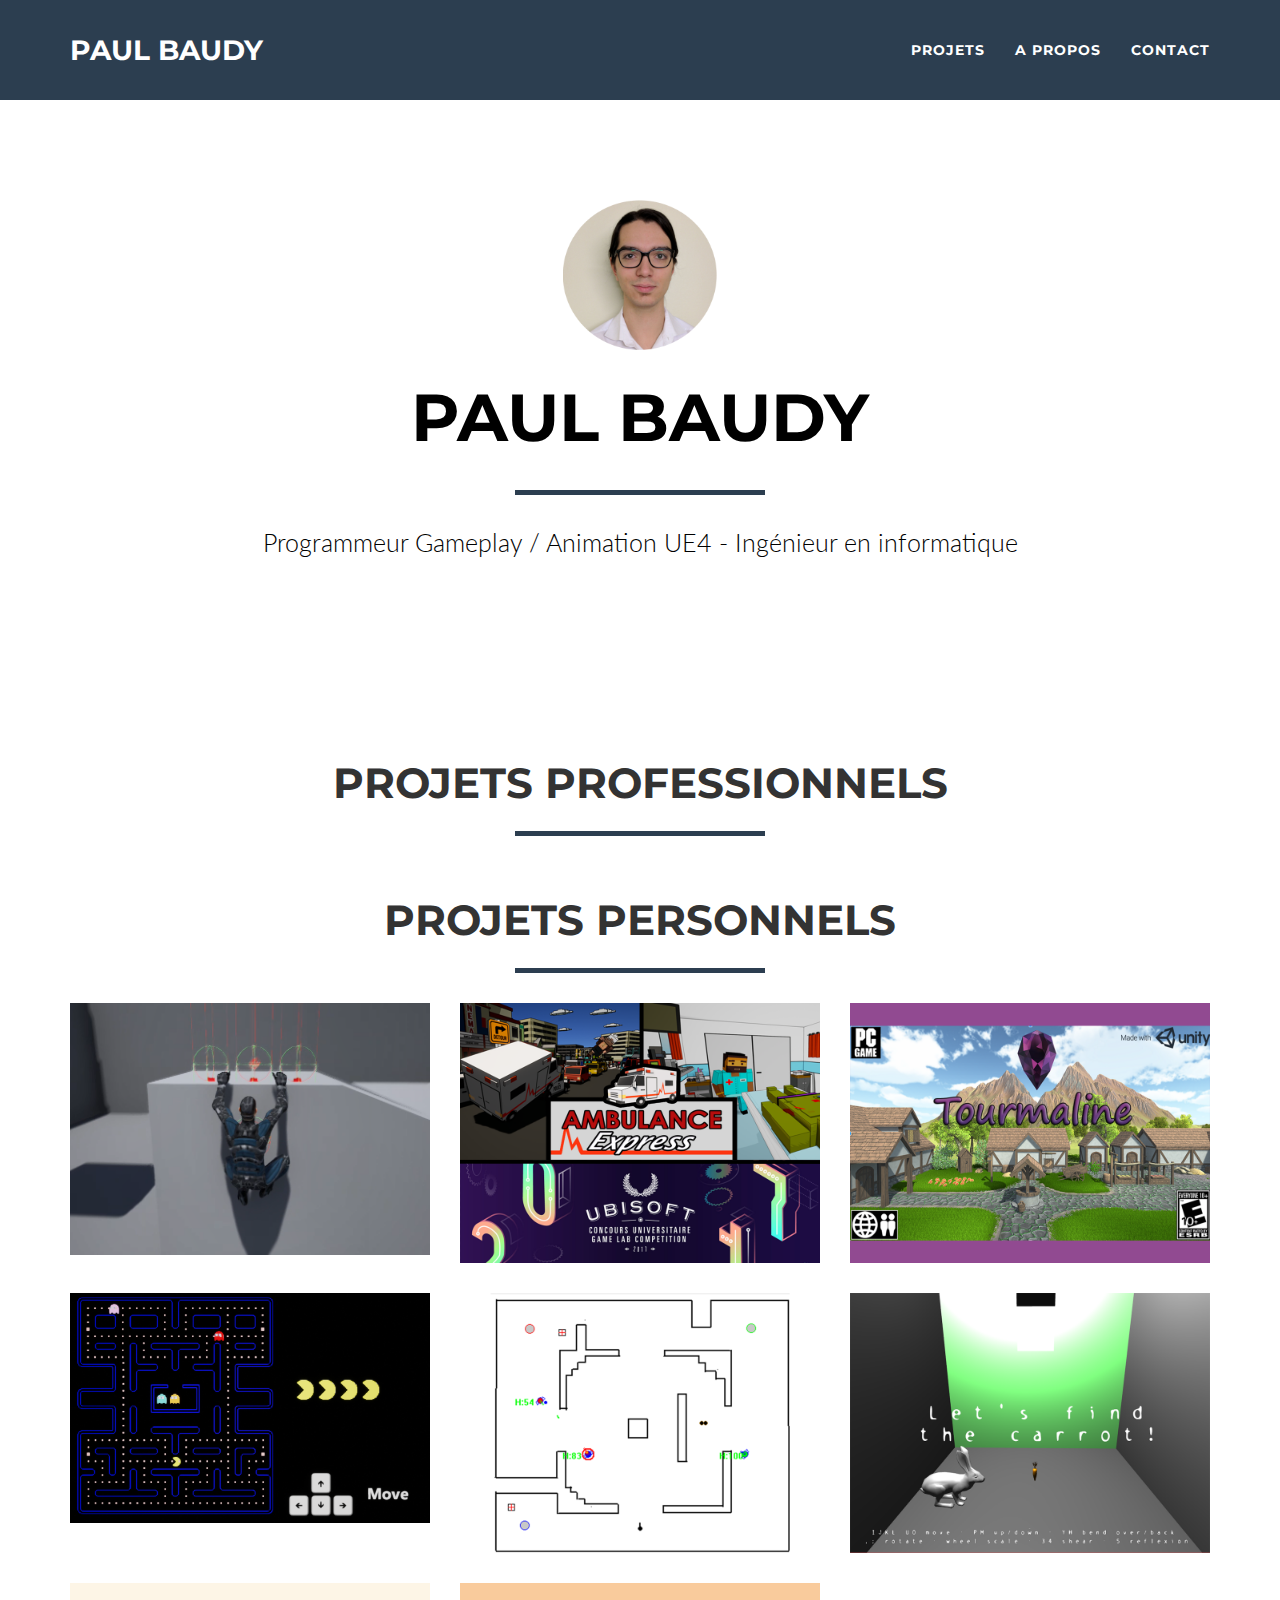
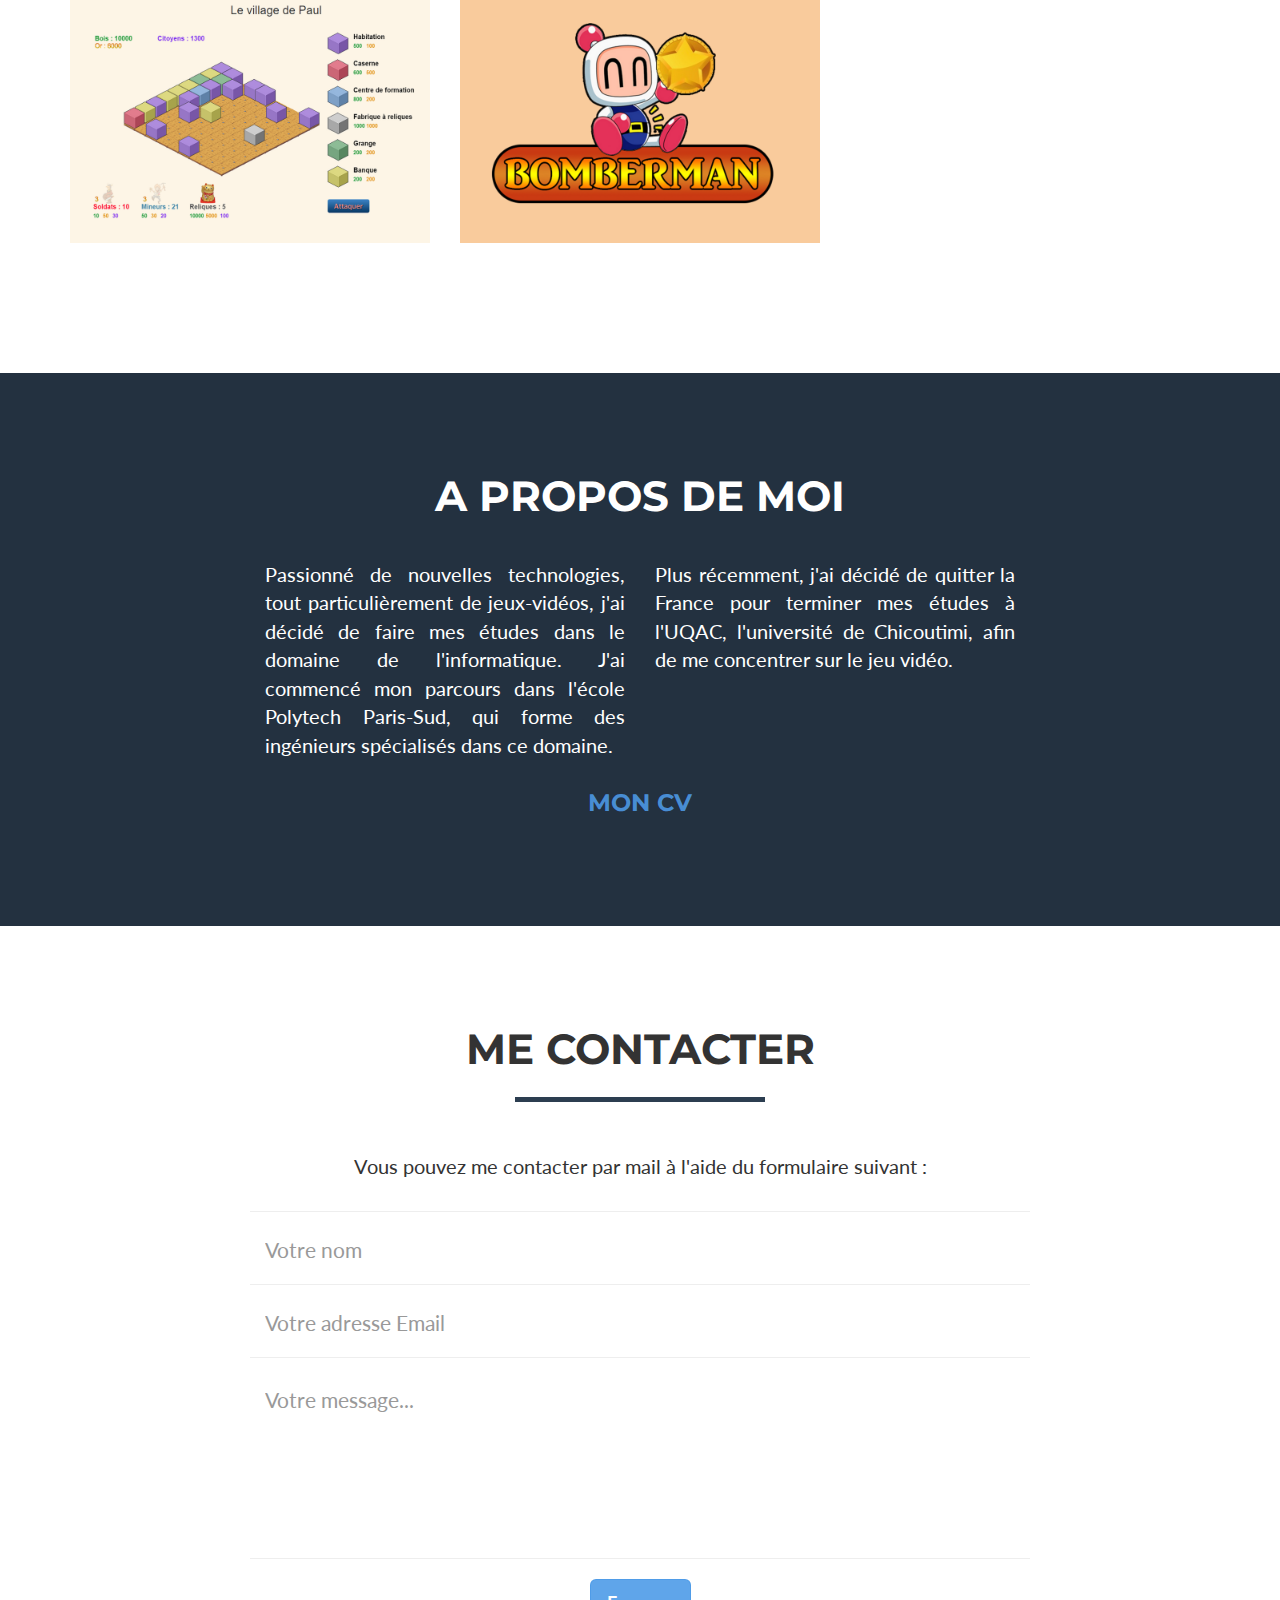
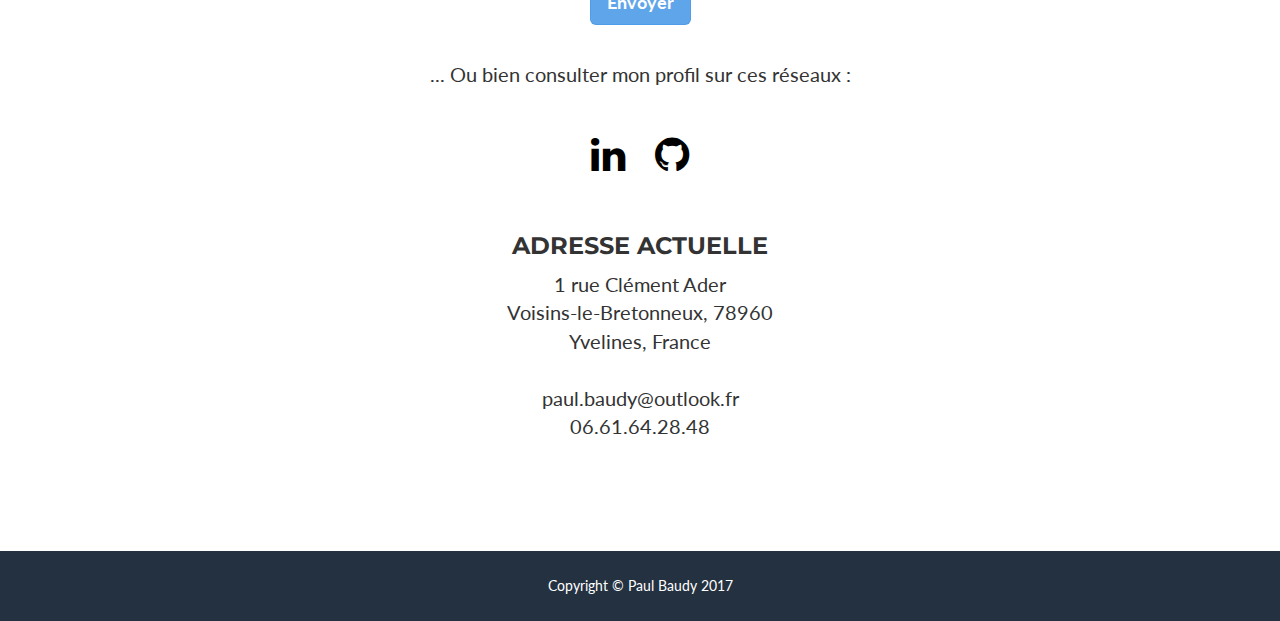
==== index.html @ 30037d8a "Update" ====
<!DOCTYPE html>
<html lang="en">

<head>

    <meta charset="utf-8">
    <meta http-equiv="X-UA-Compatible" content="IE=edge">
    <meta name="viewport" content="width=device-width, initial-scale=1">
    <meta name="description" content="">
    <meta name="author" content="">

    <title>Paul Baudy - Portfolio</title>

    <!-- Bootstrap Core CSS -->
    <link href="vendor/bootstrap/css/bootstrap.min.css" rel="stylesheet">

    <!-- Theme CSS -->
    <link href="css/freelancer.css" rel="stylesheet">

    <!-- Custom Fonts -->
    <link href="vendor/font-awesome/css/font-awesome.min.css" rel="stylesheet" type="text/css">
    <link href="https://fonts.googleapis.com/css?family=Montserrat:400,700" rel="stylesheet" type="text/css">
    <link href="https://fonts.googleapis.com/css?family=Lato:400,700,400italic,700italic" rel="stylesheet" type="text/css">

    <!-- HTML5 Shim and Respond.js IE8 support of HTML5 elements and media queries -->
    <!-- WARNING: Respond.js doesn't work if you view the page via file:// -->
    <!--[if lt IE 9]>
        <script src="https://oss.maxcdn.com/libs/html5shiv/3.7.0/html5shiv.js"></script>
        <script src="https://oss.maxcdn.com/libs/respond.js/1.4.2/respond.min.js"></script>
    <![endif]-->

</head>

<body id="page-top" class="index">

    <!-- Navigation -->
    <nav id="mainNav" class="navbar navbar-default navbar-fixed-top navbar-custom">
        <div class="container">
            <!-- Brand and toggle get grouped for better mobile display -->
            <div class="navbar-header page-scroll" style="max-width:300px;">
                <button type="button" class="navbar-toggle" data-toggle="collapse" data-target="#bs-example-navbar-collapse-1">
                    <span class="sr-only">Toggle navigation</span> Menu <i class="fa fa-bars"></i>
                </button>
                <a class="navbar-brand" href="#page-top">Paul Baudy </a>

            </div>

            <!-- Collect the nav links, forms, and other content for toggling -->
            <div class="collapse navbar-collapse" id="bs-example-navbar-collapse-1">

                <ul class="nav navbar-nav navbar-right">
                    <li class="hidden">
                        <a href="#page-top"></a>
                    </li>
                    <li class="page-scroll">
                        <a href="#portfolio">Projets</a>
                    </li>
                    <li class="page-scroll">
                        <a href="#about">A propos</a>
                    </li>
                    <li class="page-scroll">
                        <a href="#contact">Contact</a>
                    </li>
                </ul>
            </div>
            <!-- /.navbar-collapse -->
        </div>
        <!-- /.container-fluid -->
    </nav>

    <!-- Header -->
    <header>
        <div class="container">
            <div class="row">
                <div class="col-lg-12">
                    <img class="img-responsive" src="img/paulbaudy.png" alt="" style="max-height:150px;">
                    <div class="intro-text">
                        <span class="name">Paul Baudy</span>
                        <hr class="star-primary">
                        <span class="skills">Programmeur Gameplay / Animation UE4 - Ingénieur en informatique</span>
                    </div>
                </div>
            </div>
        </div>
    </header>

    <!-- Portfolio Grid Section -->
    <section id="portfolio">
        <div class="container">
            <div class="row">
                <div class="col-lg-12 text-center">
                    <h2>Projets professionnels</h2>
                    <hr class="star-primary">
                </div>
            </div>
            <div class="row">
                <div class="col-sm-4 portfolio-item">
                  <a href="#portfolioModalSh" class="portfolio-link" data-toggle="modal">
                      <div class="caption">
                          <div class="caption-content">
                              <i class="fa fa-search-plus fa-3x"></i>
                          </div>
                      </div>
                      <img src="https://static1.squarespace.com/static/54da3d35e4b0b3595f78082c/5538f5c6e4b0c2d27e40709f/5b0568a270a6adb92518f729/1527081156749/sh_tactics.jpg?format=300w" class="img-responsive" alt="">
                  </a>
              </div>
            </div>
            <div class="row">
                <div class="col-lg-12 text-center">
                    <h2>Projets personnels</h2>
                    <hr class="star-primary">
                </div>
            </div>
            <div class="row">
               
             
              <div class="col-sm-4 portfolio-item">
                  <a href="#portfolioModalClimb" class="portfolio-link" data-toggle="modal">
                      <div class="caption">
                          <div class="caption-content">
                              <i class="fa fa-search-plus fa-3x"></i>
                          </div>
                      </div>
                      <img src="img/portfolio/climb.PNG" class="img-responsive" alt="">
                  </a>
              </div>
              <div class="col-sm-4 portfolio-item">
                  <a href="#portfolioModalAE" class="portfolio-link" data-toggle="modal">
                      <div class="caption">
                          <div class="caption-content">
                              <i class="fa fa-search-plus fa-3x"></i>
                          </div>
                      </div>
                      <img src="img/portfolio/ambulanceExpress.png" class="img-responsive" alt="">
                  </a>
              </div>

                <div class="col-sm-4 portfolio-item">
                    <a href="#portfolioModal1" class="portfolio-link" data-toggle="modal">
                        <div class="caption">
                            <div class="caption-content">
                                <i class="fa fa-search-plus fa-3x"></i>
                            </div>
                        </div>
                        <img src="img/portfolio/tourmaline.png" class="img-responsive" alt="">
                    </a>
                </div>
                 <div class="col-sm-4 portfolio-item">
                  <a href="#portfolioPM" class="portfolio-link" data-toggle="modal">
                      <div class="caption">
                          <div class="caption-content">
                              <i class="fa fa-search-plus fa-3x"></i>
                          </div>
                      </div>
                      <img src="img/portfolio/pm.png" class="img-responsive" alt="">
                  </a>
              </div>
                <div class="col-sm-4 portfolio-item">
                    <a href="#portfolioModal2" class="portfolio-link" data-toggle="modal">
                        <div class="caption">
                            <div class="caption-content">
                                <i class="fa fa-search-plus fa-3x"></i>
                            </div>
                        </div>
                        <img src="img/portfolio/ravan.png" class="img-responsive" alt="">
                    </a>
                </div>
                <div class="col-sm-4 portfolio-item">
                    <a href="#portfolioModal3" class="portfolio-link" data-toggle="modal">
                        <div class="caption">
                            <div class="caption-content">
                                <i class="fa fa-search-plus fa-3x"></i>
                            </div>
                        </div>
                        <img src="img/portfolio/rabbit.png" class="img-responsive" alt="">
                    </a>
                </div>
                <div class="col-sm-4 portfolio-item">
                    <a href="#portfolioModal4" class="portfolio-link" data-toggle="modal">
                        <div class="caption">
                            <div class="caption-content">
                                <i class="fa fa-search-plus fa-3x"></i>
                            </div>
                        </div>
                        <img src="img/portfolio/cube.png" class="img-responsive" alt="">
                    </a>
                </div>
                <div class="col-sm-4 portfolio-item">
                    <a href="#portfolioModal5" class="portfolio-link" data-toggle="modal">
                        <div class="caption">
                            <div class="caption-content">
                                <i class="fa fa-search-plus fa-3x"></i>
                            </div>
                        </div>
                        <img src="img/portfolio/bomberman.png" class="img-responsive" alt="">
                    </a>
                </div>

            </div>
        </div>
    </section>

    <!-- About Section -->
    <section class="success" id="about">
        <div class="container">
            <div class="row">
                <div class="col-lg-12 text-center">
                    <h2>A propos de moi</h2><br><br>

                </div>
            </div>
            <div class="row">
                <div class="col-lg-4 col-lg-offset-2">
                    <p style="text-align:justify;">Passionné de nouvelles technologies, tout particulièrement de jeux-vidéos, j'ai décidé de faire mes études dans le domaine de l'informatique. J'ai commencé mon parcours dans l'école Polytech Paris-Sud, qui forme des ingénieurs spécialisés dans ce domaine.</p>
                </div>
                <div class="col-lg-4">
                    <p style="text-align:justify;">Plus récemment, j'ai décidé de quitter la France pour terminer mes études à l'UQAC, l'université de Chicoutimi, afin de me concentrer sur le jeu vidéo.</p>
                </div>

            </div>
            <center><h3><a href="docs/CVPaulBaudy.pdf">Mon CV</a></h2></center>
        </div>
    </section>

    <!-- Contact Section -->
    <section id="contact">
        <div class="container">
            <div class="row">
                <div class="col-lg-12 text-center">
                    <h2>Me contacter</h2>
                    <hr class="star-primary">
                </div>
            </div>
            <div class="row">
                <div class="col-lg-8 col-lg-offset-2"><br/>
                    <p style="text-align:center;">Vous pouvez me contacter par mail à l'aide du formulaire suivant :</p><br/>

                    <!-- To configure the contact form email address, go to mail/contact_me.php and update the email address in the PHP file on line 19. -->
                    <!-- The form should work on most web servers, but if the form is not working you may need to configure your web server differently. -->
                    <form name="sentMessage" id="contactForm" novalidate>
                        <div class="row control-group">
                            <div class="form-group col-xs-12 floating-label-form-group controls">
                                <label>Votre nom</label>
                                <input type="text" class="form-control" placeholder="Votre nom" id="name" required data-validation-required-message="Votre nom">
                                <p class="help-block text-danger"></p>
                            </div>
                        </div>
                        <div class="row control-group">
                            <div class="form-group col-xs-12 floating-label-form-group controls">
                                <label>Votre adresse Email</label>
                                <input type="email" class="form-control" placeholder="Votre adresse Email" id="email" required data-validation-required-message="Votre adresse Email">
                                <p class="help-block text-danger"></p>
                            </div>
                        </div>
                        <div class="row control-group">
                            <div class="form-group col-xs-12 floating-label-form-group controls">
                                <label>Votre message...</label>
                                <textarea rows="5" class="form-control" placeholder="Votre message..." id="message" required data-validation-required-message="Votre message..."></textarea>
                                <p class="help-block text-danger"></p>
                            </div>
                        </div>
                        <br>
                        <div id="success"></div>
                        <div class="row">
                            <div class="form-group col-xs-12">
                                <center><button type="submit" class="btn btn-success btn-lg">Envoyer</button></center><br/>
                            </div>
                        </div>
                    </form>
                    <p style="text-align:center;">... Ou bien consulter mon profil sur ces réseaux :</p><br/>
                    <center><ul class="list-inline">
                            <li>
                                <a href="https://ca.linkedin.com/in/paul-baudy-127027134
" class="btn-social btn-outline"><i class="fa fa-fw fa-linkedin fa-2x"></i></a>
                            </li>
                            <li>
                                <a href="https://github.com/paulbaudy" class="btn-social btn-outline"><i class="fa fa-fw fa-github fa-2x"></i></a>
                            </li>
                    </ul></center><br/>
                    <center><h3>Adresse actuelle</h3></center>
                        <p style="text-align:center;"> 1 rue Clément Ader
                            <br>Voisins-le-Bretonneux, 78960
                            <br>Yvelines, France
                            <br><br>paul.baudy@outlook.fr
                            <br>06.61.64.28.48</p>
                </div>
            </div>
        </div>
    </section>

    <!-- Footer -->
    <footer class="text-center">

        <div class="footer-below">
            <div class="container">
                <div class="row">
                    <div class="col-lg-12">
                        Copyright &copy; Paul Baudy 2017
                    </div>
                </div>
            </div>
        </div>
    </footer>

    <!-- Scroll to Top Button (Only visible on small and extra-small screen sizes) -->
    <div class="scroll-top page-scroll hidden-sm hidden-xs hidden-lg hidden-md">
        <a class="btn btn-primary" href="#page-top">
            <i class="fa fa-chevron-up"></i>
        </a>
    </div>

    <!-- Portfolio Modals -->
    <div class="portfolio-modal modal fade in" id="portfolioModalSh" tabindex="-1" role="dialog" aria-hidden="true">
        <div class="modal-content">
            <div class="close-modal" data-dismiss="modal">
                <div class="lr">
                    <div class="rl">
                    </div>
                </div>
            </div>
            <div class="container">
                <div class="row">
                    <div class="col-lg-8 col-lg-offset-2">
                        <div class="modal-body" >
                            <h2>Space Hulk: Tactics - Unreal engine 4</h2>
                            <hr class="star-primary">
                            <img src="http://cdn.focus-home.com/admin/games/spacehulk_tactics/logo/logo.png" class="img-responsive img-centered" alt="">
                            <iframe width="560" height="315" src="https://www.youtube.com/embed/dCB1FvtIyvY" frameborder="0" allowfullscreen></iframe>
                            
                            <br><br>
                            <div class="portfolio_content" style="text-align:justify;">

                               <center><p><strong>Synopsis</strong></center><br/>
                               Jeu de stratégie en tour par tour, Space Hulk: Tactics reprend les règles du jeu de plateau et y apporte une touche d'originalité. Enfoncez-vous au cœur du Space Hulk, un immense enchevêtrement d'astéroïdes et d'épaves de vaisseaux, et dirigez une escouade de Terminator Space Marines ou une horde de terrifiants Genestealers. <br/>
                            </p>
                                <center><p><strong>Travail effectué</strong></center><br/><br/>
                                <strong>Intégration d'animations</strong> <br/>
                                - Intégration des animations en Anim Montage pour les différentes actions du jeu (Déplacement, Tir, Interactions avec un objet)<br/>
                                - Utilisation des Aim Offsets et BlendSpace 2D pour les animations de tir afin de pointer la case ciblée par le joueur<br/>
                                - Utilisation des animations additives (<a href="https://docs.unrealengine.com/en-US/Engine/Animation/AnimHowTo/AdditiveAnimations">Layered blend per bone</a>) dans le but de pouvoir tirer en même temps qu'un déplacement<br/>
                                - Utilisation des machines à état pour les différentes postures (Overwatch - Guard)<br/><br/>

                                <center><img src="img/layeredblend.gif" alt="HTML5 Icon" width="256" height="256"> <img src="img/aimoffset.gif" alt="HTML5 Icon" width="256" height="256"></center><br/><br/>
                            
                                <strong>Gameplay</strong> <br/>
                                - Système de jet de dés, modificateur et calcul de probabilités<br/>
                                - Implémentation des actions dans le moteur de règles<br/>
                                - Implémentation d'un système de cartes et des effets<br/>
                                - Pathfinding simple via l'algorithme Flood fill <br/><br/>
                            
                                <strong>UI</strong> <br/>
                                - Implémentation des principaux Widgets du jeu (Log, panneau d'unités, et d'autres)<br/>
                                - Framework UI pour afficher une image à l'intérieur d'un texte UE4<br/><br/><br/>
                               
                            </p>
                                <p><strong>Fonctionnalités :</strong><br/>
                                - L’adaptation fidèle de Space Hulk, le jeu de plateau Warhammer 40,000, assorti d’un nouveau système de cartes original  <br/>
                                - Lancez-vous dans des batailles tactiques sanglantes en tour-par-tour à bord d’un immense Space Hulk  <br/>
                                - Deux campagnes solo selon le point de vue des Space Marines Blood Angels, et pour la 1ère fois dans un jeu Space Hulk, celui des Genestealers ! <br/> 
                                - Gagnez en expérience pour améliorer et personnaliser votre escouade  <br/>
                                - En multijoueur, commandez les Genestealers ou l’un des quatre Chapitres de Space Marines disponibles et défiez les autres joueurs  <br/>
                                - Créez et partagez avec la communauté vos propres missions avec l’outil de création de maps intégré <br/>
                                - Adaptation de la position des bras, selon la rotation de la plateforme<br/>
                            </p>
                                


                            <p><strong>Plateformes et langages :</strong> Unreal Engine 4 - C++ & Blueprint</p>
                            </div><br>

                            <br>
                            
                            <iframe width="560" height="315" src="https://www.youtube.com/embed/hcFPQiuheoE" frameborder="0" allowfullscreen></iframe>
                            <iframe width="560" height="315" src="https://www.youtube.com/embed/uOhJbyriFek" frameborder="0" allowfullscreen></iframe>

                            <ul class="list-inline item-details">
                                <li><strong>Date:</strong>
                                    Octobre 2018
                                </li>
                            </ul>
                            <button type="button" class="btn btn-default" data-dismiss="modal"><i class="fa fa-times"></i> Fermer</button>
                        </div>
                    </div>
                </div>
            </div>
        </div>
    </div>
    <div class="portfolio-modal modal fade in" id="portfolioPM" tabindex="-1" role="dialog" aria-hidden="true">
        <div class="modal-content">
            <div class="close-modal" data-dismiss="modal">
                <div class="lr">
                    <div class="rl">
                    </div>
                </div>
            </div>
            <div class="container">
                <div class="row">
                    <div class="col-lg-8 col-lg-offset-2">
                        <div class="modal-body" >
                            <h2>Pacman - Unreal engine 4</h2>
                            <hr class="star-primary">
                            <img src="img/portfolio/pm.png" class="img-responsive img-centered" alt="">
                            <a href="https://github.com/paulbaudy/PacmanUE4" class="btn-social btn-outline"><i class="fa fa-fw fa-github fa-2x" style=""></i></a><br><br>
                            <br><br>
                            <div class="portfolio_content" style="text-align:justify;">

                            <p><strong>Synopsis :</strong>
                                Ce projet personnel vise à implémenter sous Unreal Engine 4 un Pacman en 2D, uniquement en C++ avec des intelligences artificielles fonctionnelles.

                            </p>
                            <p><strong>Fonctionnalités :</strong><br/>
                                - Se déplacer<br/>
                                - Manger des points<br/>
                                - Points bonus<br/>
                                - IA différente selon le fantôme : <br/>voir http://gameinternals.com/post/2072558330/understanding-pac-man-ghost-behavior<br/>
                            </p>

                            <p><strong>Plateformes et langages :</strong> Unreal Engine 4 - C++</p>
                            </div><br>

                            <br>
                            <iframe width="560" height="315" src="https://www.youtube.com/embed/Pp-I0snwneY" frameborder="0" allowfullscreen></iframe>


                            <ul class="list-inline item-details">
                                <li><strong>Cours:</strong>
                                    Projet personnel
                                </li>
                                <li><strong>Date:</strong>
                                    Mai 2017
                                </li>
                                <li><strong>Equipe:</strong>
                                    Seul
                                </li>
                            </ul>
                            <button type="button" class="btn btn-default" data-dismiss="modal"><i class="fa fa-times"></i> Fermer</button>
                        </div>
                    </div>
                </div>
            </div>
        </div>
    </div>
    <div class="portfolio-modal modal fade in" id="portfolioModalClimb" tabindex="-1" role="dialog" aria-hidden="true">
        <div class="modal-content">
            <div class="close-modal" data-dismiss="modal">
                <div class="lr">
                    <div class="rl">
                    </div>
                </div>
            </div>
            <div class="container">
                <div class="row">
                    <div class="col-lg-8 col-lg-offset-2">
                        <div class="modal-body" >
                            <h2>Climbing System - Unreal engine 4</h2>
                            <hr class="star-primary">
                            <img src="img/portfolio/climb.PNG" class="img-responsive img-centered" alt="">
                            <a href="https://github.com/paulbaudy/climbingUE4" class="btn-social btn-outline"><i class="fa fa-fw fa-github fa-2x" style=""></i></a><br><br>
                            <br><br>
                            <div class="portfolio_content" style="text-align:justify;">

                            <p><strong>Synopsis :</strong>
                                Ce projet vise à implémenter sous Unreal Engine 4 un système de Climbing avancé avec une vue à la troisième personne. L'objectif est d'implémenter ici des éléments de Gameplay en manipulant l'algèbre linéaire, et d'exploiter les fonctionnalités d'animations de UE4. 

                            </p>
                            <p><strong>Fonctionnalités :</strong><br/>
                                - Déplacements sur le rebord d'un mur <br/>
                                - Adaptation de la position des bras, selon l'inclinaison de la plateforme<br/>
                                - IK Foot placement : Position des pieds dynamique<br/>
                                - Utilisation des animations additives (Animations de tir et déplacements mélangées)
                            </p>
                            <p><strong>En cours :</strong><br/>
                                - S'élever d'un muret à un autre <br/>
                                - Sauter vers la droite ou la gauche<br/>
                                - Wall Jumping<br/>
                                - Système de couverture 
                            </p>
                            <p><strong>Plateformes et langages :</strong> Unreal Engine 4 - Blueprint</p>
                            </div><br>

                            <br>
                            <iframe width="560" height="315" src="https://www.youtube.com/embed/FRqb4zn9pH4" frameborder="0" allowfullscreen></iframe>
                            <iframe width="560" height="315" src="https://www.youtube.com/embed/8hhlgh_uKQc" frameborder="0" allowfullscreen></iframe>
                            <iframe width="560" height="315" src="https://www.youtube.com/embed/0oNksNAeJt4" frameborder="0" allowfullscreen></iframe>

                            <ul class="list-inline item-details">
                                <li><strong>Cours:</strong>
                                    Projet personnel
                                </li>
                                <li><strong>Date:</strong>
                                    Mai 2017
                                </li>
                                <li><strong>Equipe:</strong>
                                    Seul
                                </li>
                            </ul>
                            <button type="button" class="btn btn-default" data-dismiss="modal"><i class="fa fa-times"></i> Fermer</button>
                        </div>
                    </div>
                </div>
            </div>
        </div>
    </div>
    <div class="portfolio-modal modal fade in" id="portfolioModalAE" tabindex="-1" role="dialog" aria-hidden="true">
        <div class="modal-content">
            <div class="close-modal" data-dismiss="modal">
                <div class="lr">
                    <div class="rl">
                    </div>
                </div>
            </div>
            <div class="container">
                <div class="row">
                    <div class="col-lg-8 col-lg-offset-2">
                        <div class="modal-body" >
                            <h2>Ambulance Express</h2>
                            <hr class="star-primary">
                            <img src="img/portfolio/ambulanceExpress.png" class="img-responsive img-centered" alt="">
                            <a href="https://drive.google.com/file/d/0B71Jhr7K7sbDUm1kcUVxdHZEOUk/view?usp=sharing" target="_blank" class="btn btn-lg btn-outline">
                                <i class="fa fa-cloud-download fa-2x"><p>Télécharger</p></i>
                            </a>
                            <br><br>
                            <div class="portfolio_content" style="text-align:justify;">
                            <p><strong>Prix reçus :</strong> Ambulance Express a reçu le prix spécial du jury ainsi que deux nominations pour « Meilleures créativité et intégration du thème » et « Meilleurs défi et innovation techniques » <br><i> « Parce que ce prototype nous a impressionnés par sa créativité, son potentiel énorme ainsi que les rires et anecdotes qu'il a généré, le Prix spécial du jury est remis à Ambulance Express. » </i>

                            </p>
                            <p><strong>Concours :</strong> Ce projet a été réalisé dans le cadre du concours universitaire Game Lab Competition organisé par Ubisoft Montréal. Nous disposions de 10 semaines pour développer un jeu sur le thème "Jouer avec le temps" avec différentes contraintes : </p>
                                <ul>
                                    <li>Fournir une expérience connectée pour deux joueurs, online ou locale (LAN).</li>
                                    <li>Utiliser le mode multijoueur (compétitif et/ou coop).</li>
                                    <li>Présenter un design de jeu asymétrique offrant des expériences différentes.</li>
                                    <li>Inclure des interactions entre les joueurs se déroulant en temps réel, fournissant du feedback et ayant un impact sur l’expérience des joueurs.</li>
                                    <li>Inclure au moins un élément d’intelligence artificielle dans le gameplay qui peut nuire et/ou aider les joueurs.</li>
                                    <li>Présenter deux éléments de concept art (dans le prototype ou à part).</li>
                                    <li>Comprendre une mécanique de jeu ayant un lien avec le temps.</li>
                                </ul>
                            <p><strong>Synopsis :</strong>
                                Dans Ambulance Express, il faut maintenir en vie un alien jusqu'à l'arrivée à l'hôpital. L'un des joueurs est l'ambulancier, chargé de conduire le véhicule jusqu'aux urgences, tandis que l'autre incarne l'infirmier à l'arrière de l'ambulance, chargé quant à lui de prodiguer des soins au patient. Mais cet alien possède des pouvoirs incroyables puisque son rythme cardiaque est lié au temps : plus son coeur bat, plus le temps va vite, lorsque ses battements sont faibles, le temps est ralenti... Il faut donc le soigner correctement pour ne pas voir son coeur s'emballer! Les joueurs peuvent communiquer via des pings pour s'envoyer des informations et des demandes d'outils particuliers, dont les seringues. Elles permettront de ralentir le rythme cardiaque du patient et donc faciliter la conduite de l'ambulancier. Si son coeur s'arrête, il faudra le défibriller au plus vite!

                            </p>
                            <p><strong>Plateformes et langages :</strong> Unreal Engine 4 - C++ - Blueprint</p>
                            <p><strong>Mes contributions :</strong> Création du concept - Développement du gameplay, plus particulièrement côté infirmier - Mise en place des interactions entre les joueurs - Développement des interfaces et menus - Création d'éléments graphiques</p>
                            </div><br>
                            <a href="img/portfolio/gameLabCompetition.jpg" target="_blank"><img src="img/portfolio/gameLabCompetition.jpg" height="200px"></a>
                            <br>
                            <a href="img/portfolio/conceptArt.jpg" target="_blank"><img src="img/portfolio/conceptArt.jpg" height="200px"></a>
                            <a href="img/portfolio/menu.png" target="_blank"><img src="img/portfolio/menu.png" height="200px"></a>
                            <a href="img/portfolio/roleSelection.png" target="_blank"><img src="img/portfolio/oleSelection.png" height="200px"></a>
                            <a href="img/portfolio/levelSelection.png" target="_blank"><img src="img/portfolio/levelSelection.png" height="200px"></a>
                            <br>
                            <video controls="" poster="img/portfolio/driverPart.png" class="img-responsive" style="text-align:center">
                              <source src="img/portfolio/driver.mp4" type="video/mp4">
                            Your browser does not support the video tag.
                            </video><br>
                            <video controls="" poster="img/portfolio/nursePart.png" class="img-responsive" style="text-align:center">
                              <source src="img/portfolio/nurse.mp4" type="video/mp4">
                            Your browser does not support the video tag.
                            </video>


                            <ul class="list-inline item-details">
                                <li><strong>Cours:</strong>
                                    Développement de jeux vidéo - adapté aux modalités du concours Ubisoft
                                </li>
                                <li><strong>Date:</strong>
                                    Janvier-Mars 2017
                                </li>
                                <li><strong>Equipe:</strong>
                                    8 membres
                                </li>
                            </ul>
                            <button type="button" class="btn btn-default" data-dismiss="modal"><i class="fa fa-times"></i> Fermer</button>
                        </div>
                    </div>
                </div>
            </div>
        </div>
    </div>
    <div class="portfolio-modal modal fade" id="portfolioModal1" tabindex="-1" role="dialog" aria-hidden="true">
        <div class="modal-content">
            <div class="close-modal" data-dismiss="modal">
                <div class="lr">
                    <div class="rl">
                    </div>
                </div>
            </div>
            <div class="container">
                <div class="row">
                    <div class="col-lg-8 col-lg-offset-2">
                        <div class="modal-body">
                            <h2>Tourmaline</h2>
                            <hr class="star-primary">
                            <img src="img/portfolio/tourmaline.png" class="img-responsive img-centered" alt="">

                            <a href="https://drive.google.com/file/d/0B-u-ztmGluYuaC1NWS05VHNVTFk/view?usp=sharing" class="btn-social btn-outline"><i class="fa fa-fw fa-cloud-download fa-2x" ></i></a><br><br>

                            <p style="text-align:justify;"><strong>  Tourmaline</strong> est un side scroller en trois dimensions fait avec le moteur <strong>Unity</strong>. Il peut se jouer en solo, mais également à 2, en coopération sur un réseau local. Le jeu se compose de 4 niveaux, qui vont raconter au fur et à mesure l'histoire. <br><br>Les joueurs seront confrontés à différentes énigmes à travers les niveaux, qui possèderont chacune leur propre gameplay. Certaines de ces énigmes prendront la forme de mini-jeux, comme les puzzles géométriques ou de lettres.<br><br>Dans Tourmaline, il y a deux personnages principaux : le villageois marchand et son apprenti. Ils possèdent des compétences différentes. L’apprenti est plus jeune que son mentor et saura donc se faufiler plus facilement que celui-ci. Le villageois marchand sait nager et utilise des armes de combat rapproché telles que des bâtons ou des épées. Il est assez brave pour oser le corps à corps, mais ce courage réduit  sa discrétion. En revanche, son apprenti est plus craintif : il a la phobie de l’eau et n’utilise que des armes à distance, comme l’arc ou le boomerang. Il sera donc plus habile dans les phases d’infiltration que son mentor.</p>
                            <ul class="list-inline item-details">
                                <li>Date:
                                    <strong>Novembre 2016
                                    </strong>
                                </li>
                            </ul>
                            <button type="button" class="btn btn-default" data-dismiss="modal"><i class="fa fa-times"></i> Fermer</button>
                        </div>
                    </div>
                </div>
            </div>
        </div>
    </div>
    <div class="portfolio-modal modal fade" id="portfolioModal2" tabindex="-1" role="dialog" aria-hidden="true">
        <div class="modal-content">
            <div class="close-modal" data-dismiss="modal">
                <div class="lr">
                    <div class="rl">
                    </div>
                </div>
            </div>
            <div class="container">
                <div class="row">
                    <div class="col-lg-8 col-lg-offset-2">
                        <div class="modal-body">
                            <h2>Raven</h2>
                            <hr class="star-primary">
                            <img src="img/portfolio/ravan.png" class="img-responsive img-centered" alt="">

                            <a href="https://github.com/paulbaudy/8IAR125-03" class="btn-social btn-outline"><i class="fa fa-fw fa-github fa-2x" style=""></i></a><br><br>

                            <p style="text-align:justify;">Ce projet scolaire nous a permis de travailler sur des intelligences artificielles dirigées par des buts et par des règles de logiques floues. Ces IA doivent s'affronter sur une map grâce avec leurs armes, et peuvent récupérer des items.
                            <br><br>Mon travail sur ce projet concerne les stratégies de défense de l'intelligence. Certaines techniques de strafe sont déjà implémentées lors des combats, d'autres ont été rajoutées pour protéger l'intelligence lors de ses déplacements.</p>
                            <ul class="list-inline item-details">

                                <li>Date:
                                    <strong>Novembre 2016
                                    </strong>
                                </li>

                            </ul>
                            <button type="button" class="btn btn-default" data-dismiss="modal"><i class="fa fa-times"></i> Fermer</button>
                        </div>
                    </div>
                </div>
            </div>
        </div>
    </div>
    <div class="portfolio-modal modal fade" id="portfolioModal3" tabindex="-1" role="dialog" aria-hidden="true">
        <div class="modal-content">
            <div class="close-modal" data-dismiss="modal">
                <div class="lr">
                    <div class="rl">
                    </div>
                </div>
            </div>
            <div class="container">
                <div class="row">
                    <div class="col-lg-8 col-lg-offset-2">
                        <div class="modal-body">
                            <h2>Super Rabbit</h2>
                            <hr class="star-primary">
                            <img src="img/portfolio/rabbit.png" class="img-responsive img-centered" alt="">

                            <a href="https://github.com/paulbaudy/8INF951-Projet" class="btn-social btn-outline"><i class="fa fa-fw fa-github fa-2x" style=""></i></a><br><br>

                            <p style="text-align:justify;">L'objectif de ce projet était d'implémenter les transformations matricielles (Translation, rotation, mise à échelle, réflexion, projection orthographique et shearing) en C++ avec OpenGl, et de préparer un petit jeu qui pouvait utiliser ces transformations. <br><br>Super Rabbit est donc un jeu, où il faudra aider le lapin à franchir les obstacles en utilisant les transformations, pour qu'il puisse retrouver sa carotte.</p>
                            <ul class="list-inline item-details">

                                <li>Date:
                                    <strong>Décembre 2016
                                    </strong>
                                </li>

                            </ul>
                            <button type="button" class="btn btn-default" data-dismiss="modal"><i class="fa fa-times"></i> Fermer</button>
                        </div>
                    </div>
                </div>
            </div>
        </div>
    </div>
    <div class="portfolio-modal modal fade" id="portfolioModal4" tabindex="-1" role="dialog" aria-hidden="true">
        <div class="modal-content">
            <div class="close-modal" data-dismiss="modal">
                <div class="lr">
                    <div class="rl">
                    </div>
                </div>
            </div>
            <div class="container">
                <div class="row">
                    <div class="col-lg-8 col-lg-offset-2">
                        <div class="modal-body">
                            <h2>Cube Fighter</h2>
                            <hr class="star-primary">
                            <img src="img/portfolio/cube.png" class="img-responsive img-centered" alt="">

                            <a href="https://github.com/paulbaudy/Cube-Fighter" class="btn-social btn-outline"><i class="fa fa-fw fa-github fa-2x" style=""></i></a><br><br>

                            <p style="text-align:justify;">Cube Fighter est un jeu en 2D isométrique sur navigateur. Le joueur peut créer son village, et y construire des batiments coûtant des ressources. Il peut entrainer des unités comme des mineurs pour recevoir plus de ressources, ou des soldats pour aller attaquer les villages d'autres joueurs. Un classement est réalisé en fonction des ressources et du nombre de reliques.
                            <br><br>Sur ce projet scolaire, j'ai travaillé sur la partie gameplay, en utilisant un moteur WebGl pour intégrer le jeu sur navigateur.

                            </p>
                            <ul class="list-inline item-details">

                                <li>Date:
                                    <strong>Mai 2016
                                    </strong>
                                </li>

                            </ul>
                            <button type="button" class="btn btn-default" data-dismiss="modal"><i class="fa fa-times"></i> Fermer</button>
                        </div>
                    </div>
                </div>
            </div>
        </div>
    </div>
    <div class="portfolio-modal modal fade" id="portfolioModal5" tabindex="-1" role="dialog" aria-hidden="true">
        <div class="modal-content">
            <div class="close-modal" data-dismiss="modal">
                <div class="lr">
                    <div class="rl">
                    </div>
                </div>
            </div>
            <div class="container">
                <div class="row">
                    <div class="col-lg-8 col-lg-offset-2">
                        <div class="modal-body">
                            <h2>Bomberman</h2>
                            <hr class="star-primary">
                            <img src="img/portfolio/bomberman.png" class="img-responsive img-centered" alt="">

                            <a href="https://github.com/paulbaudy/Bomberman" class="btn-social btn-outline"><i class="fa fa-fw fa-github fa-2x" style=""></i></a><br><br>

                            <p>Une version du classique Bomberman, réalisé en C à l'aide de la SDL 1.2.</p>
                            <ul class="list-inline item-details">

                                <li>Date:
                                    <strong> Décembre 2014
                                    </strong>
                                </li>

                            </ul>
                            <button type="button" class="btn btn-default" data-dismiss="modal"><i class="fa fa-times"></i> Fermer</button>
                        </div>
                    </div>
                </div>
            </div>
        </div>
    </div>


    <!-- jQuery -->
    <script src="vendor/jquery/jquery.min.js"></script>

    <!-- Bootstrap Core JavaScript -->
    <script src="vendor/bootstrap/js/bootstrap.min.js"></script>

    <!-- Plugin JavaScript -->
    <script src="https://cdnjs.cloudflare.com/ajax/libs/jquery-easing/1.3/jquery.easing.min.js"></script>

    <!-- Contact Form JavaScript -->
    <script src="js/jqBootstrapValidation.js"></script>
    <script src="js/contact_me.js"></script>

    <!-- Theme JavaScript -->
    <script src="js/freelancer.min.js"></script>

</body>

</html>
---- css/freelancer.css ----
/*!
 * Start Bootstrap - Freelancer v3.3.7+1 (http://startbootstrap.com/template-overviews/freelancer)
 * Copyright 2013-2016 Start Bootstrap
 * Licensed under MIT (https://github.com/BlackrockDigital/startbootstrap/blob/gh-pages/LICENSE)
 */
body {
  font-family: 'Lato', 'Helvetica Neue', Helvetica, Arial, sans-serif;
  overflow-x: hidden;
}
p {
  font-size: 20px;
}
p.small {
  font-size: 16px;
}
a,
a:hover,
a:focus,
a:active,
a.active {
  color: rgba(78, 155, 232, 0.9);
  outline: none;
    text-decoration: none;
}
h1,
h2,
h3,
h4,
h5,
h6 {
  font-family: "Montserrat", "Helvetica Neue", Helvetica, Arial, sans-serif;
  text-transform: uppercase;
  font-weight: 700;
}
hr.star-light,
hr.star-primary {
  padding: 0;
  border: none;
  border-top: solid 5px;
  text-align: center;
  max-width: 250px;
  margin: 25px auto 30px;
}
hr.star-light:after,
hr.star-primary:after {
  content: "\f007";
  font-family: FontAwesome;
  display: inline-block;
  position: relative;
  top: -0.8em;
  font-size: 2em;
  padding: 0 0.25em;
}
hr.star-light {
  border-color: white;
}
hr.star-light:after {
  /* background-color: #18BC9C; */
  color: white;
}
hr.star-primary {
  border-color: #2C3E50;
}
hr.star-primary:after {
  background-color: white;
  color: #2C3E50;
}
.img-centered {
  margin: 0 auto;
}
header {
  text-align: center;
  background:white;
  color: black;
}
header .container {
  padding-top: 100px;
  padding-bottom: 50px;
}
header img {
  display: block;
  margin: 0 auto 20px;
}
header .intro-text .name {
  display: block;
  font-family: "Montserrat", "Helvetica Neue", Helvetica, Arial, sans-serif;
  text-transform: uppercase;
  font-weight: 700;
  font-size: 2em;
}
header .intro-text .skills {
  font-size: 1.25em;
  font-weight: 300;
}
@media (min-width: 768px) {
  header .container {
    padding-top: 200px;
    padding-bottom: 100px;
  }
  header .intro-text .name {
    font-size: 4.75em;
  }
  header .intro-text .skills {
    font-size: 1.75em;
  }
}
.navbar-custom {
  background: #2C3E50;
  font-family: "Montserrat", "Helvetica Neue", Helvetica, Arial, sans-serif;
  text-transform: uppercase;
  font-weight: 700;
  border: none;
}
.navbar-custom a:focus {
  outline: none;
}
.navbar-custom .navbar-brand {
  color: white;
}
.navbar-custom .navbar-brand:hover,
.navbar-custom .navbar-brand:focus,
.navbar-custom .navbar-brand:active,
.navbar-custom .navbar-brand.active {
  color: white;
}
.navbar-custom .navbar-nav {
  letter-spacing: 1px;
}
.navbar-custom .navbar-nav li a {
  color: white;
}
.navbar-custom .navbar-nav li a:hover {
  color: rgba(78, 155, 232, 0.9);
  outline: none;
}
.navbar-custom .navbar-nav li a:focus,
.navbar-custom .navbar-nav li a:active {
  color: white;
}
.navbar-custom .navbar-nav li.active a {
  color: white;
  background: rgba(78, 155, 232, 0.9);
}
.navbar-custom .navbar-nav li.active a:hover,
.navbar-custom .navbar-nav li.active a:focus,
.navbar-custom .navbar-nav li.active a:active {
  color: white;
  background: rgba(78, 155, 232, 0.9);
}
.navbar-custom .navbar-toggle {
  color: white;
  text-transform: uppercase;
  font-size: 10px;
  border-color: white;
}
.navbar-custom .navbar-toggle:hover,
.navbar-custom .navbar-toggle:focus {
  background-color: #18BC9C;
  color: white;
  border-color: #18BC9C;
}
@media (min-width: 768px) {
  .navbar-custom {
    padding: 25px 0;
    -webkit-transition: padding 0.3s;
    -moz-transition: padding 0.3s;
    transition: padding 0.3s;
  }
  .navbar-custom .navbar-brand {
    font-size: 2em;
    -webkit-transition: all 0.3s;
    -moz-transition: all 0.3s;
    transition: all 0.3s;
  }
  .navbar-custom.affix {
    padding: 10px 0;
  }
  .navbar-custom.affix .navbar-brand {
    font-size: 1.5em;
  }
}
section {
  padding: 100px 0;
}
section h2 {
  margin: 0;
  font-size: 3em;
}
section.success {
  background: #233140;
  color: white;
}
@media (max-width: 767px) {
  section {
    padding: 75px 0;
  }
  section.first {
    padding-top: 75px;
  }
}
#portfolio .portfolio-item {
  margin: 0 0 15px;
  right: 0;
}
#portfolio .portfolio-item .portfolio-link {
  display: block;
  position: relative;
  max-width: 400px;
  margin: 0 auto;
}
#portfolio .portfolio-item .portfolio-link .caption {
  background: rgba(78, 155, 232, 0.9);
  position: absolute;
  width: 100%;
  height: 100%;
  opacity: 0;
  transition: all ease 0.5s;
  -webkit-transition: all ease 0.5s;
  -moz-transition: all ease 0.5s;
}
#portfolio .portfolio-item .portfolio-link .caption:hover {
  opacity: 1;
}
#portfolio .portfolio-item .portfolio-link .caption .caption-content {
  position: absolute;
  width: 100%;
  height: 20px;
  font-size: 20px;
  text-align: center;
  top: 50%;
  margin-top: -12px;
  color: white;
}
#portfolio .portfolio-item .portfolio-link .caption .caption-content i {
  margin-top: -12px;
}
#portfolio .portfolio-item .portfolio-link .caption .caption-content h3,
#portfolio .portfolio-item .portfolio-link .caption .caption-content h4 {
  margin: 0;
}
#portfolio * {
  z-index: 2;
}
@media (min-width: 767px) {
  #portfolio .portfolio-item {
    margin: 0 0 30px;
  }
}
.floating-label-form-group {
  position: relative;
  margin-bottom: 0;
  padding-bottom: 0.5em;
  border-bottom: 1px solid #eeeeee;
}
.floating-label-form-group input,
.floating-label-form-group textarea {
  z-index: 1;
  position: relative;
  padding-right: 0;
  padding-left: 0;
  border: none;
  border-radius: 0;
  font-size: 1.5em;
  background: none;
  box-shadow: none !important;
  resize: none;
}
.floating-label-form-group label {
  display: block;
  z-index: 0;
  position: relative;
  top: 2em;
  margin: 0;
  font-size: 0.85em;
  line-height: 1.764705882em;
  vertical-align: middle;
  vertical-align: baseline;
  opacity: 0;
  -webkit-transition: top 0.3s ease,opacity 0.3s ease;
  -moz-transition: top 0.3s ease,opacity 0.3s ease;
  -ms-transition: top 0.3s ease,opacity 0.3s ease;
  transition: top 0.3s ease,opacity 0.3s ease;
}
.floating-label-form-group:not(:first-child) {
  padding-left: 14px;
  border-left: 1px solid #eeeeee;
}
.floating-label-form-group-with-value label {
  top: 0;
  opacity: 1;
}
.floating-label-form-group-with-focus label {
  color: #18BC9C;
}
form .row:first-child .floating-label-form-group {
  border-top: 1px solid #eeeeee;
}
footer {
  color: white;
}
footer h3 {
  margin-bottom: 30px;
}
footer .footer-above {
  padding-top: 50px;
  background-color: #2C3E50;
}
footer .footer-col {
  margin-bottom: 50px;
}
footer .footer-below {
  padding: 25px 0;
  background-color: #233140;
}
.btn-outline {
  color: black;
  font-size: 20px;
  border: solid 2px black;
  background: transparent;
  transition: all 0.3s ease-in-out;
  margin-top: 15px;
}
.btn-outline:hover,
.btn-outline:focus,
.btn-outline:active,
.btn-outline.active {
  color: #5596e2;
  background: white;
  border: solid 2px white;
}
.btn-primary {
  color: white;
  background-color: #2C3E50;
  border-color: #2C3E50;
  font-weight: 700;
}
.btn-primary:hover,
.btn-primary:focus,
.btn-primary:active,
.btn-primary.active,
.open .dropdown-toggle.btn-primary {
  color: white;
  background-color: #1a242f;
  border-color: #161f29;
}
.btn-primary:active,
.btn-primary.active,
.open .dropdown-toggle.btn-primary {
  background-image: none;
}
.btn-primary.disabled,
.btn-primary[disabled],
fieldset[disabled] .btn-primary,
.btn-primary.disabled:hover,
.btn-primary[disabled]:hover,
fieldset[disabled] .btn-primary:hover,
.btn-primary.disabled:focus,
.btn-primary[disabled]:focus,
fieldset[disabled] .btn-primary:focus,
.btn-primary.disabled:active,
.btn-primary[disabled]:active,
fieldset[disabled] .btn-primary:active,
.btn-primary.disabled.active,
.btn-primary[disabled].active,
fieldset[disabled] .btn-primary.active {
  background-color: #2C3E50;
  border-color: #2C3E50;
}
.btn-primary .badge {
  color: #2C3E50;
  background-color: white;
}
.btn-success {
  color: white;
  background-color: rgba(78, 155, 232, 0.9);
  border-color: rgba(78, 155, 232, 0.9);
  font-weight: 700;
}
.btn-success:hover,
.btn-success:focus,
.btn-success:active,
.btn-success.active,
.open .dropdown-toggle.btn-success {
  color: white;
  background-color: #128f76;
  border-color: #11866f;
}
.btn-success:active,
.btn-success.active,
.open .dropdown-toggle.btn-success {
  background-image: none;
}
.btn-success.disabled,
.btn-success[disabled],
fieldset[disabled] .btn-success,
.btn-success.disabled:hover,
.btn-success[disabled]:hover,
fieldset[disabled] .btn-success:hover,
.btn-success.disabled:focus,
.btn-success[disabled]:focus,
fieldset[disabled] .btn-success:focus,
.btn-success.disabled:active,
.btn-success[disabled]:active,
fieldset[disabled] .btn-success:active,
.btn-success.disabled.active,
.btn-success[disabled].active,
fieldset[disabled] .btn-success.active {
  background-color: #18BC9C;
  border-color: #18BC9C;
}
.btn-success .badge {
  color: #18BC9C;
  background-color: white;
}
.btn-social {
  display: inline-block;
  height: 50px;
  width: 50px;
  border: 2px solid white;
  border-radius: 100%;
  text-align: center;
  font-size: 20px;
  line-height: 45px;
}
.btn:focus,
.btn:active,
.btn.active {
  outline: none;
}
.scroll-top {
  position: fixed;
  right: 2%;
  bottom: 2%;
  width: 50px;
  height: 50px;
  z-index: 1049;
}
.scroll-top .btn {
  font-size: 20px;
  width: 50px;
  height: 50px;
  border-radius: 100%;
  line-height: 28px;
}
.scroll-top .btn:focus {
  outline: none;
}
.portfolio-modal .modal-content {
  border-radius: 0;
  background-clip: border-box;
  -webkit-box-shadow: none;
  box-shadow: none;
  border: none;
  min-height: 100%;
  padding: 100px 0;
  text-align: center;
}
.portfolio-modal .modal-content h2 {
  margin: 0;
  font-size: 3em;
}
.portfolio-modal .modal-content img {
  margin-bottom: 30px;
}
.portfolio-modal .modal-content .item-details {
  margin: 30px 0;
}
.portfolio-modal .close-modal {
  position: absolute;
  width: 75px;
  height: 75px;
  background-color: transparent;
  top: 25px;
  right: 25px;
  cursor: pointer;
}
.portfolio-modal .close-modal:hover {
  opacity: 0.3;
}
.portfolio-modal .close-modal .lr {
  height: 75px;
  width: 1px;
  margin-left: 35px;
  background-color: #2C3E50;
  transform: rotate(45deg);
  -ms-transform: rotate(45deg);
  /* IE 9 */
  -webkit-transform: rotate(45deg);
  /* Safari and Chrome */
  z-index: 1051;
}
.portfolio-modal .close-modal .lr .rl {
  height: 75px;
  width: 1px;
  background-color: #2C3E50;
  transform: rotate(90deg);
  -ms-transform: rotate(90deg);
  /* IE 9 */
  -webkit-transform: rotate(90deg);
  /* Safari and Chrome */
  z-index: 1052;
}
.portfolio-modal .modal-backdrop {
  opacity: 0;
  display: none;
}
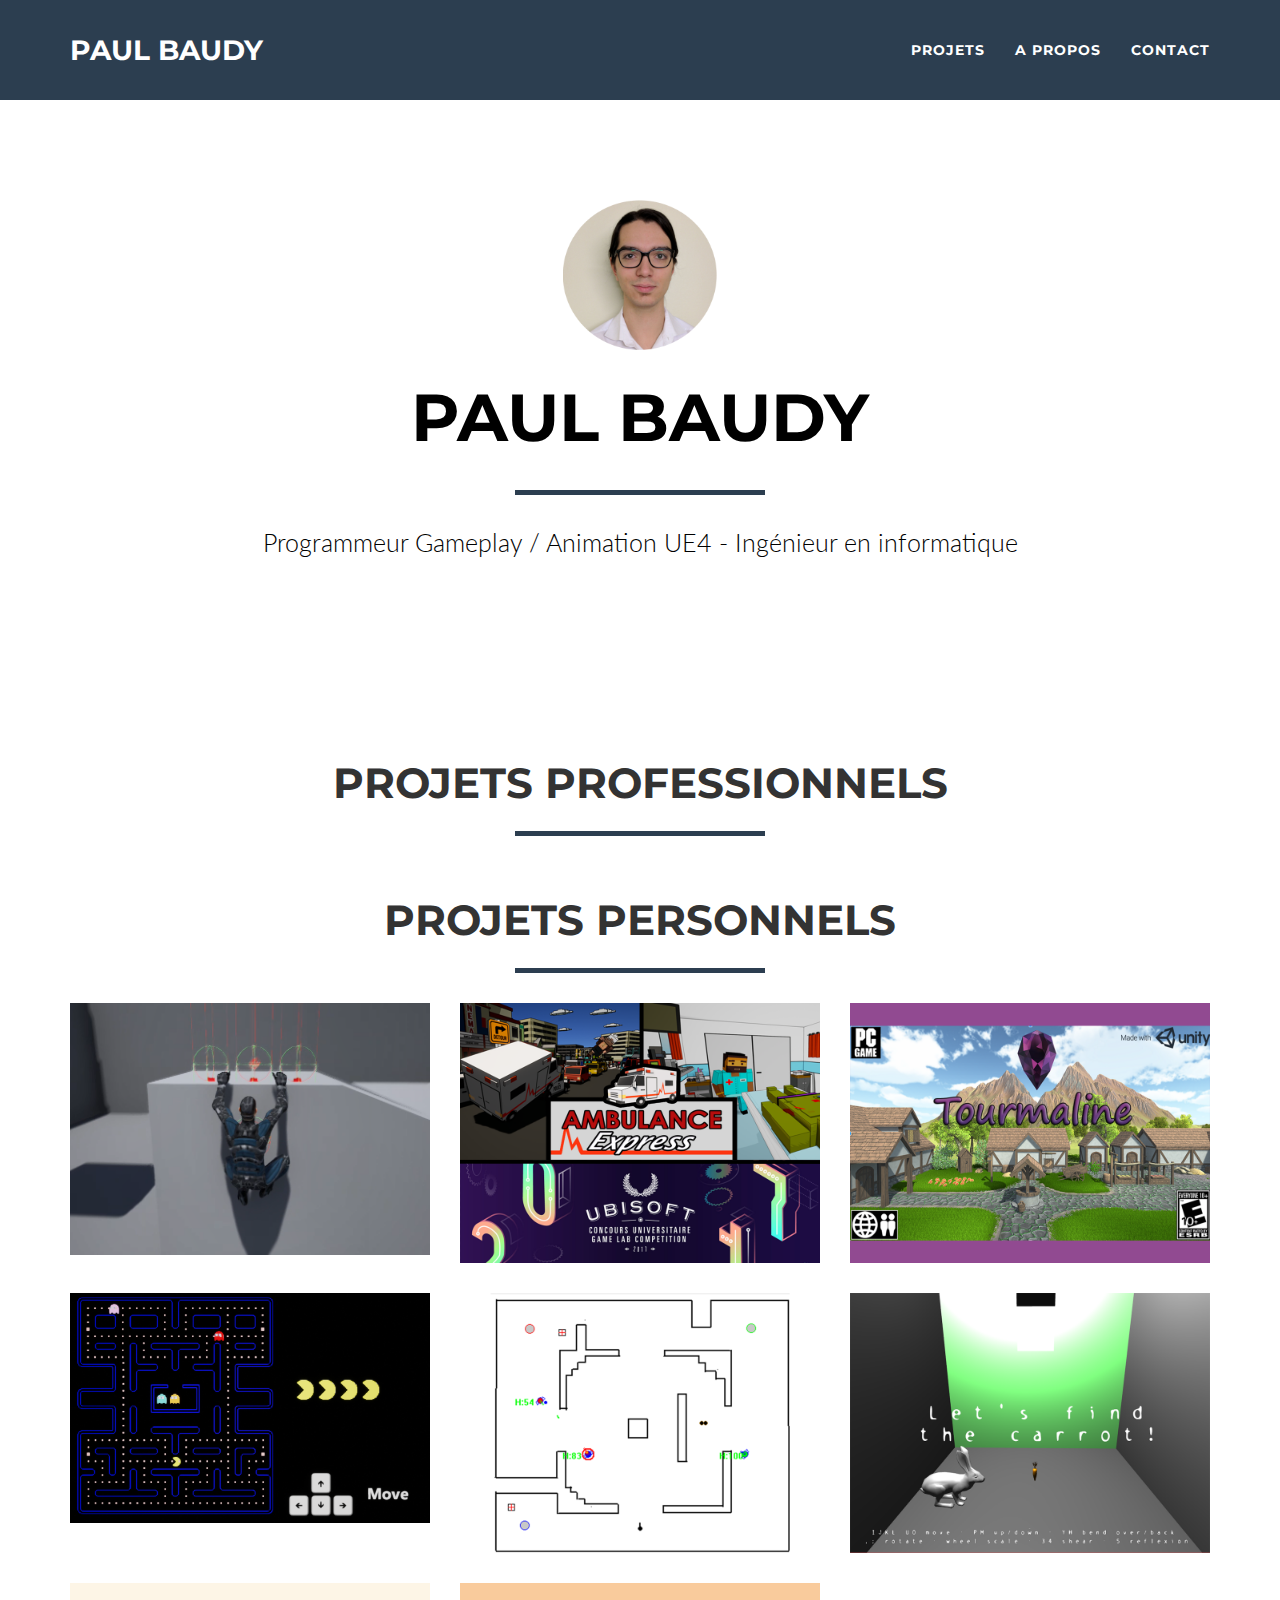
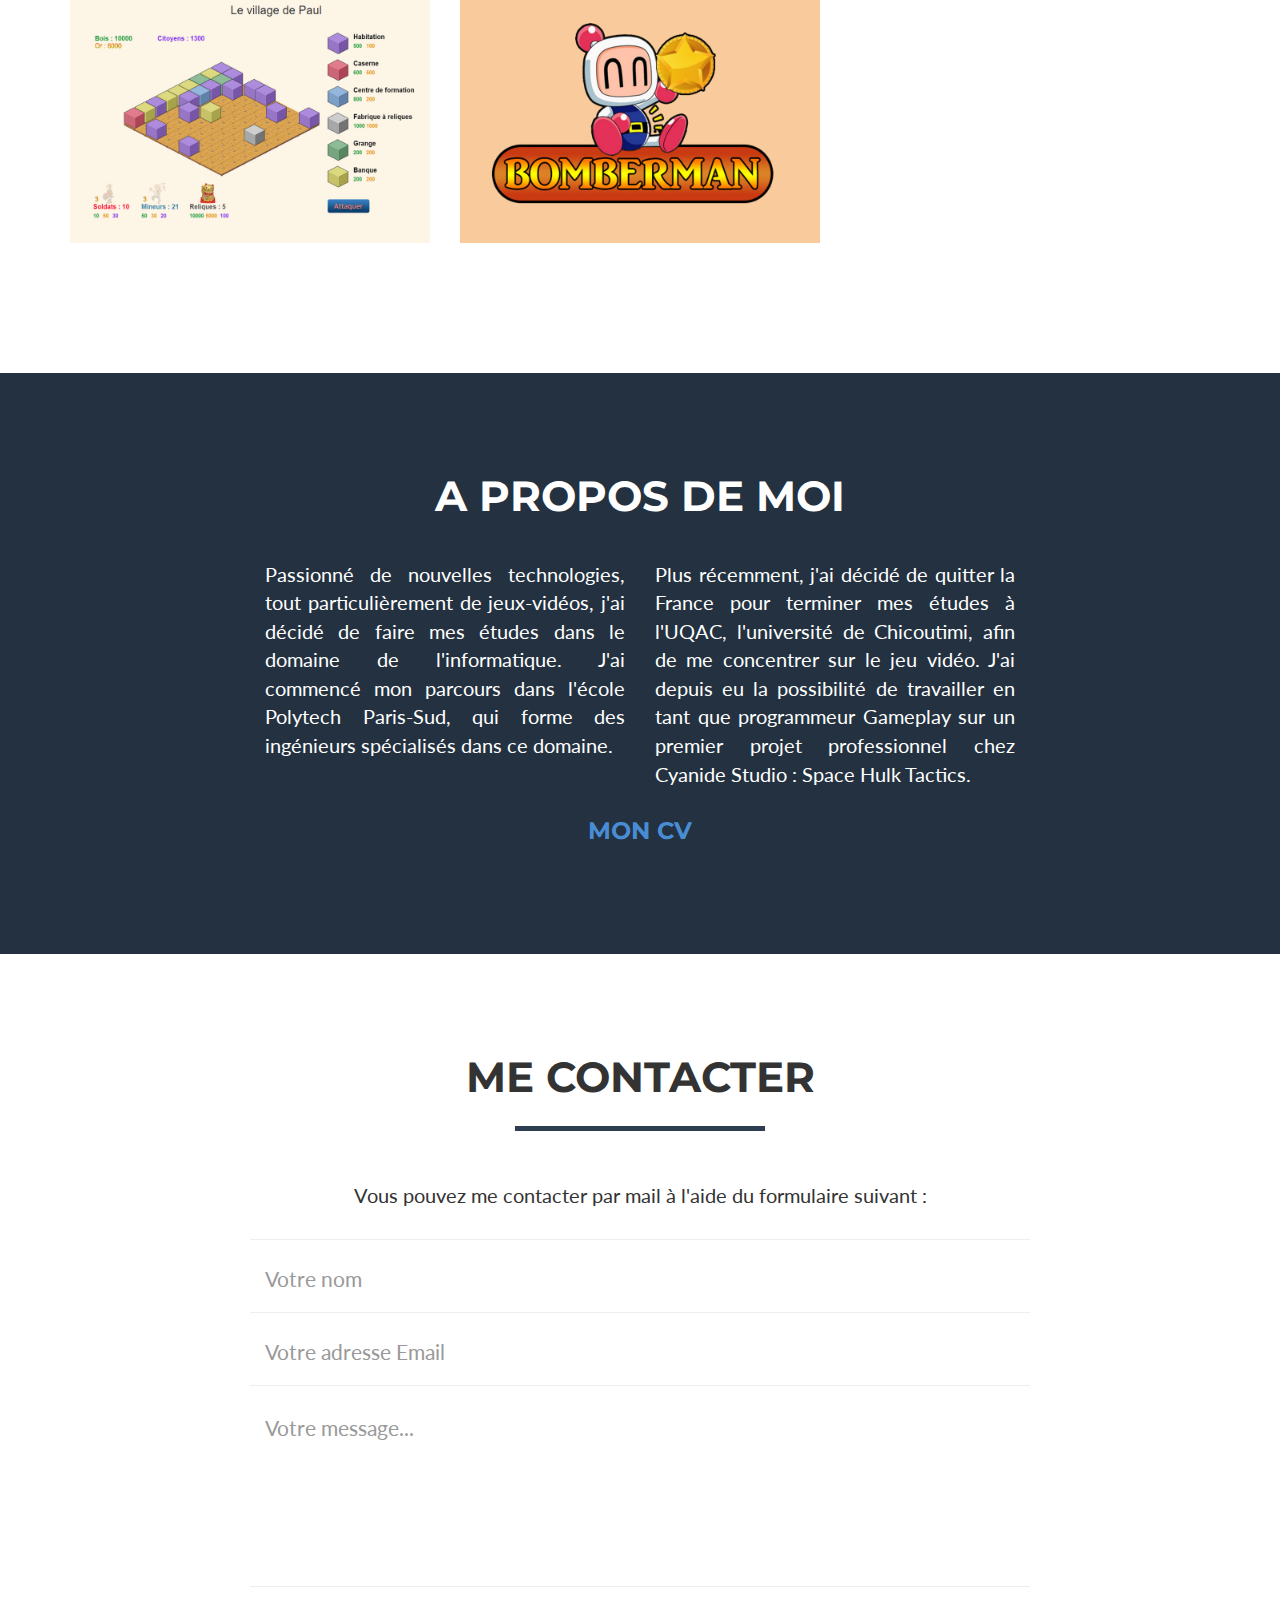
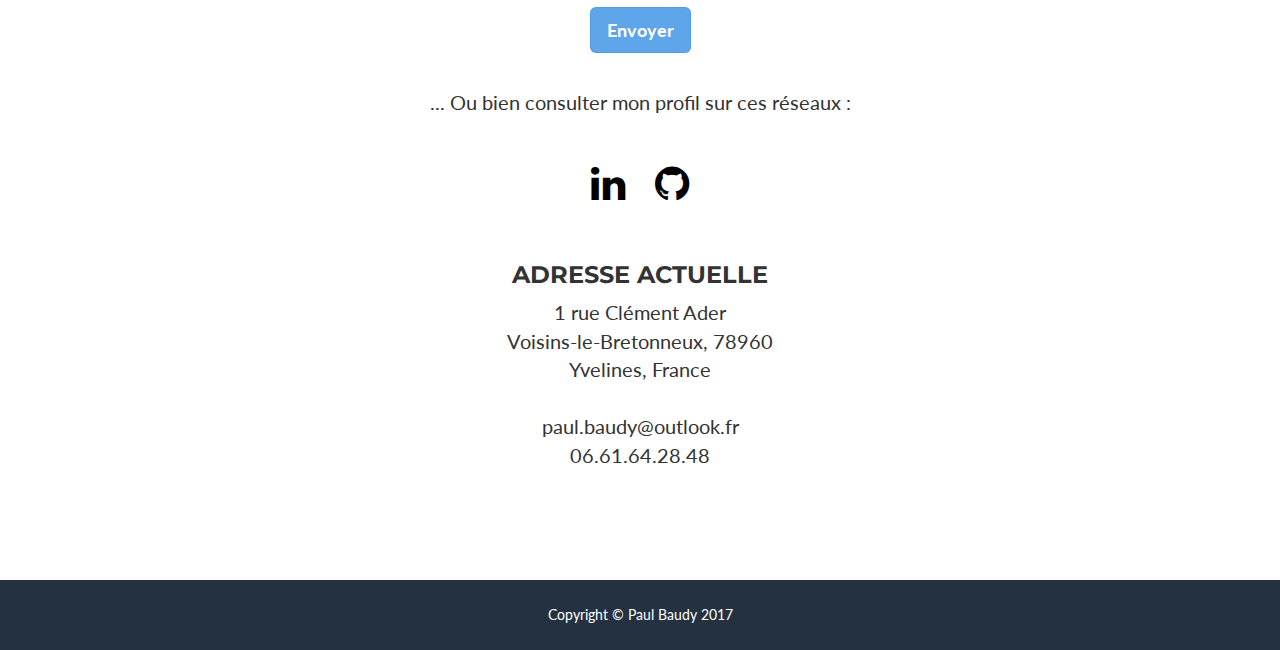
==== commit 494f60ee: "Update" ====
--- a/index.html
+++ b/index.html
@@ -214,7 +214,7 @@
                     <p style="text-align:justify;">Passionné de nouvelles technologies, tout particulièrement de jeux-vidéos, j'ai décidé de faire mes études dans le domaine de l'informatique. J'ai commencé mon parcours dans l'école Polytech Paris-Sud, qui forme des ingénieurs spécialisés dans ce domaine.</p>
                 </div>
                 <div class="col-lg-4">
-                    <p style="text-align:justify;">Plus récemment, j'ai décidé de quitter la France pour terminer mes études à l'UQAC, l'université de Chicoutimi, afin de me concentrer sur le jeu vidéo.</p>
+                    <p style="text-align:justify;">Plus récemment, j'ai décidé de quitter la France pour terminer mes études à l'UQAC, l'université de Chicoutimi, afin de me concentrer sur le jeu vidéo. J'ai depuis eu la possibilité de travailler en tant que programmeur Gameplay sur un premier projet professionnel chez Cyanide Studio : Space Hulk Tactics. </p>
                 </div>
 
             </div>
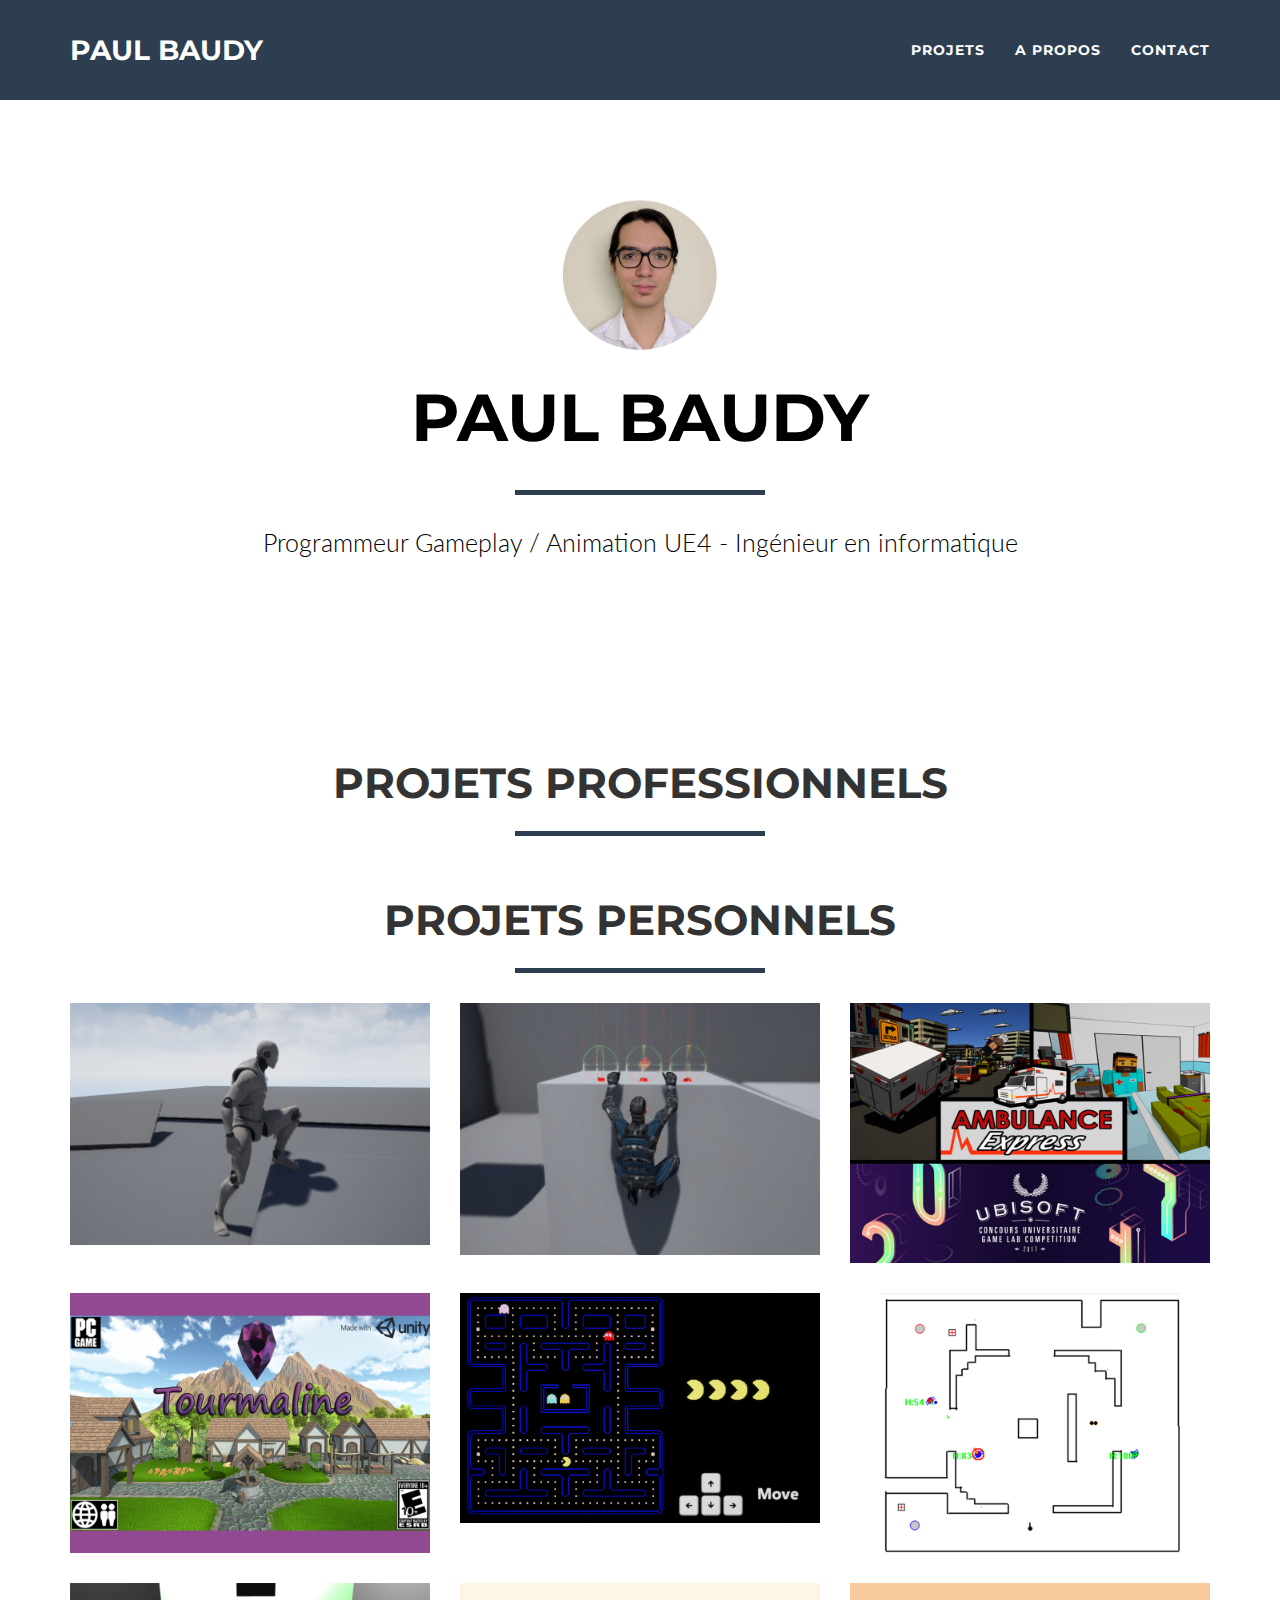
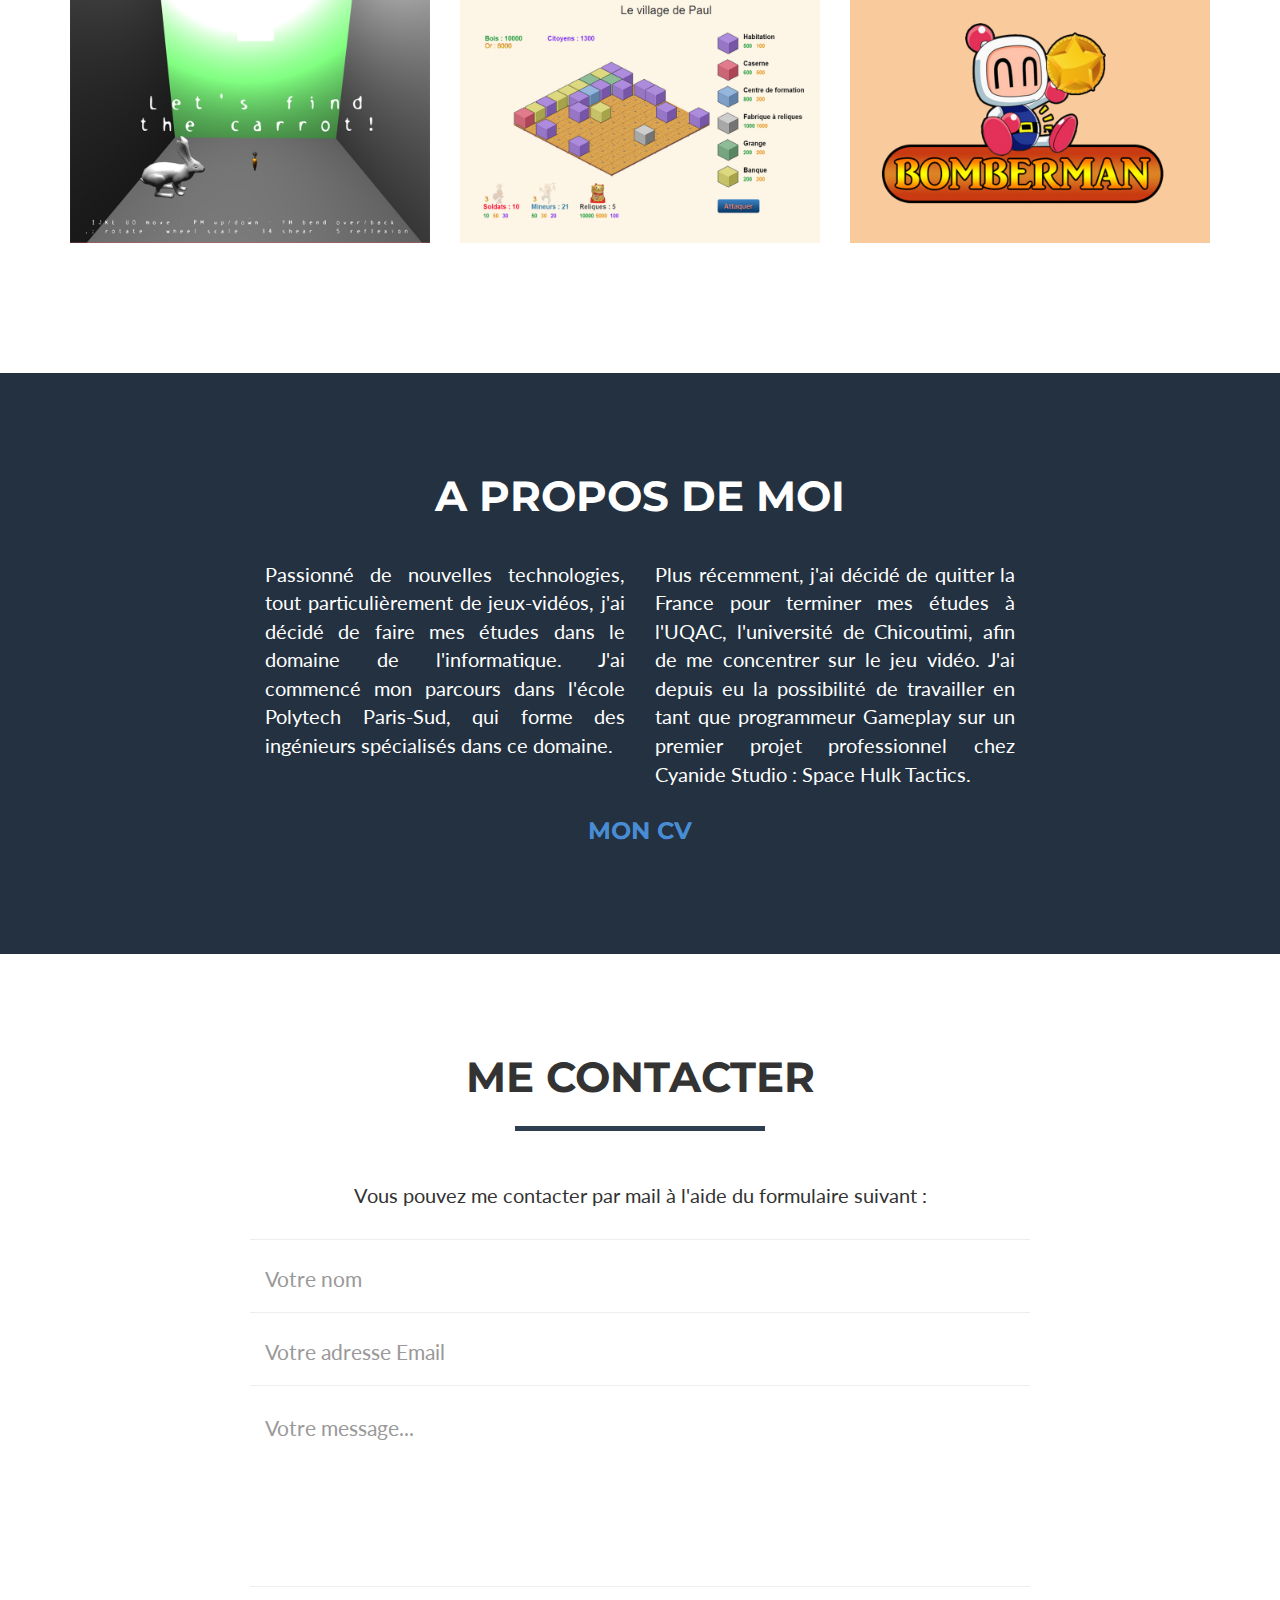
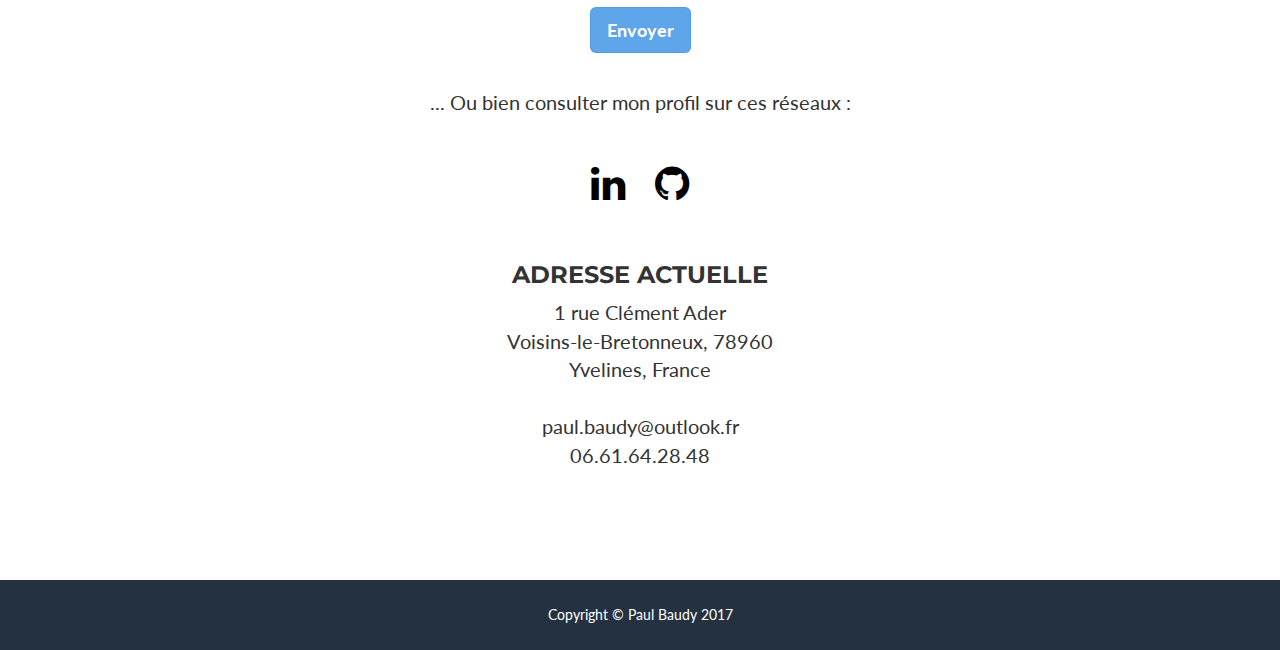
==== commit c3d9f206: "Added MOVEMENT SYSTEM" ====
--- a/index.html
+++ b/index.html
@@ -1,4 +1,4 @@
-<!DOCTYPE html>
+﻿<!DOCTYPE html>
 <html lang="en">
 
 <head>
@@ -93,17 +93,18 @@
                     <hr class="star-primary">
                 </div>
             </div>
+
             <div class="row">
                 <div class="col-sm-4 portfolio-item">
-                  <a href="#portfolioModalSh" class="portfolio-link" data-toggle="modal">
-                      <div class="caption">
-                          <div class="caption-content">
-                              <i class="fa fa-search-plus fa-3x"></i>
-                          </div>
-                      </div>
-                      <img src="https://static1.squarespace.com/static/54da3d35e4b0b3595f78082c/5538f5c6e4b0c2d27e40709f/5b0568a270a6adb92518f729/1527081156749/sh_tactics.jpg?format=300w" class="img-responsive" alt="">
-                  </a>
-              </div>
+                    <a href="#portfolioModalSh" class="portfolio-link" data-toggle="modal">
+                        <div class="caption">
+                            <div class="caption-content">
+                                <i class="fa fa-search-plus fa-3x"></i>
+                            </div>
+                        </div>
+                        <img src="https://static1.squarespace.com/static/54da3d35e4b0b3595f78082c/5538f5c6e4b0c2d27e40709f/5b0568a270a6adb92518f729/1527081156749/sh_tactics.jpg?format=300w" class="img-responsive" alt="">
+                    </a>
+                </div>
             </div>
             <div class="row">
                 <div class="col-lg-12 text-center">
@@ -112,28 +113,37 @@
                 </div>
             </div>
             <div class="row">
-               
-             
-              <div class="col-sm-4 portfolio-item">
-                  <a href="#portfolioModalClimb" class="portfolio-link" data-toggle="modal">
-                      <div class="caption">
-                          <div class="caption-content">
-                              <i class="fa fa-search-plus fa-3x"></i>
-                          </div>
-                      </div>
-                      <img src="img/portfolio/climb.PNG" class="img-responsive" alt="">
-                  </a>
-              </div>
-              <div class="col-sm-4 portfolio-item">
-                  <a href="#portfolioModalAE" class="portfolio-link" data-toggle="modal">
-                      <div class="caption">
-                          <div class="caption-content">
-                              <i class="fa fa-search-plus fa-3x"></i>
-                          </div>
-                      </div>
-                      <img src="img/portfolio/ambulanceExpress.png" class="img-responsive" alt="">
-                  </a>
-              </div>
+
+                <div class="col-sm-4 portfolio-item">
+                    <a href="#portfolioModalMs" class="portfolio-link" data-toggle="modal">
+                        <div class="caption">
+                            <div class="caption-content">
+                                <i class="fa fa-search-plus fa-3x"></i>
+                            </div>
+                        </div>
+                        <img src="img/portfolio/Capture.PNG" class="img-responsive" alt="">
+                    </a>
+                </div>
+                <div class="col-sm-4 portfolio-item">
+                    <a href="#portfolioModalClimb" class="portfolio-link" data-toggle="modal">
+                        <div class="caption">
+                            <div class="caption-content">
+                                <i class="fa fa-search-plus fa-3x"></i>
+                            </div>
+                        </div>
+                        <img src="img/portfolio/climb.PNG" class="img-responsive" alt="">
+                    </a>
+                </div>
+                <div class="col-sm-4 portfolio-item">
+                    <a href="#portfolioModalAE" class="portfolio-link" data-toggle="modal">
+                        <div class="caption">
+                            <div class="caption-content">
+                                <i class="fa fa-search-plus fa-3x"></i>
+                            </div>
+                        </div>
+                        <img src="img/portfolio/ambulanceExpress.png" class="img-responsive" alt="">
+                    </a>
+                </div>
 
                 <div class="col-sm-4 portfolio-item">
                     <a href="#portfolioModal1" class="portfolio-link" data-toggle="modal">
@@ -145,16 +155,16 @@
                         <img src="img/portfolio/tourmaline.png" class="img-responsive" alt="">
                     </a>
                 </div>
-                 <div class="col-sm-4 portfolio-item">
-                  <a href="#portfolioPM" class="portfolio-link" data-toggle="modal">
-                      <div class="caption">
-                          <div class="caption-content">
-                              <i class="fa fa-search-plus fa-3x"></i>
-                          </div>
-                      </div>
-                      <img src="img/portfolio/pm.png" class="img-responsive" alt="">
-                  </a>
-              </div>
+                <div class="col-sm-4 portfolio-item">
+                    <a href="#portfolioPM" class="portfolio-link" data-toggle="modal">
+                        <div class="caption">
+                            <div class="caption-content">
+                                <i class="fa fa-search-plus fa-3x"></i>
+                            </div>
+                        </div>
+                        <img src="img/portfolio/pm.png" class="img-responsive" alt="">
+                    </a>
+                </div>
                 <div class="col-sm-4 portfolio-item">
                     <a href="#portfolioModal2" class="portfolio-link" data-toggle="modal">
                         <div class="caption">
@@ -232,8 +242,9 @@
                 </div>
             </div>
             <div class="row">
-                <div class="col-lg-8 col-lg-offset-2"><br/>
-                    <p style="text-align:center;">Vous pouvez me contacter par mail à l'aide du formulaire suivant :</p><br/>
+                <div class="col-lg-8 col-lg-offset-2">
+                    <br />
+                    <p style="text-align:center;">Vous pouvez me contacter par mail à l'aide du formulaire suivant :</p><br />
 
                     <!-- To configure the contact form email address, go to mail/contact_me.php and update the email address in the PHP file on line 19. -->
                     <!-- The form should work on most web servers, but if the form is not working you may need to configure your web server differently. -->
@@ -263,12 +274,13 @@
                         <div id="success"></div>
                         <div class="row">
                             <div class="form-group col-xs-12">
-                                <center><button type="submit" class="btn btn-success btn-lg">Envoyer</button></center><br/>
+                                <center><button type="submit" class="btn btn-success btn-lg">Envoyer</button></center><br />
                             </div>
                         </div>
                     </form>
-                    <p style="text-align:center;">... Ou bien consulter mon profil sur ces réseaux :</p><br/>
-                    <center><ul class="list-inline">
+                    <p style="text-align:center;">... Ou bien consulter mon profil sur ces réseaux :</p><br />
+                    <center>
+                        <ul class="list-inline">
                             <li>
                                 <a href="https://ca.linkedin.com/in/paul-baudy-127027134
 " class="btn-social btn-outline"><i class="fa fa-fw fa-linkedin fa-2x"></i></a>
@@ -276,13 +288,16 @@
                             <li>
                                 <a href="https://github.com/paulbaudy" class="btn-social btn-outline"><i class="fa fa-fw fa-github fa-2x"></i></a>
                             </li>
-                    </ul></center><br/>
+                        </ul>
+                    </center><br />
                     <center><h3>Adresse actuelle</h3></center>
-                        <p style="text-align:center;"> 1 rue Clément Ader
-                            <br>Voisins-le-Bretonneux, 78960
-                            <br>Yvelines, France
-                            <br><br>paul.baudy@outlook.fr
-                            <br>06.61.64.28.48</p>
+                    <p style="text-align:center;">
+                        1 rue Clément Ader
+                        <br>Voisins-le-Bretonneux, 78960
+                        <br>Yvelines, France
+                        <br><br>paul.baudy@outlook.fr
+                        <br>06.61.64.28.48
+                    </p>
                 </div>
             </div>
         </div>
@@ -310,6 +325,62 @@
     </div>
 
     <!-- Portfolio Modals -->
+    <div class="portfolio-modal modal fade in" id="portfolioModalMs" tabindex="-1" role="dialog" aria-hidden="true">
+        <div class="modal-content">
+            <div class="close-modal" data-dismiss="modal">
+                <div class="lr">
+                    <div class="rl">
+                    </div>
+                </div>
+            </div>
+            <div class="container">
+                <div class="row">
+                    <div class="col-lg-8 col-lg-offset-2">
+                        <div class="modal-body">
+                            <h2>Movement System - Unreal engine 4</h2>
+                            <hr class="star-primary">
+                            <iframe width="560" height="315" src="https://www.youtube.com/embed/HiNQ-V9eBw8" frameborder="0" allowfullscreen></iframe>
+
+                            <br><br>
+                                <div class="portfolio_content" style="text-align:justify;">
+
+                                    <center><p><strong>Synopsis</strong></center><br />
+                                    <p>Ce projet vise à implémenter sous Unreal Engine 4 un système de mouvements avancé. L’objectif est ici d’utiliser un certain nombre de notions d’animation, comme les animations additives, ou encore l’Inverse Kinematics, afin de réaliser des déplacements fluides et naturels.  </p>
+                                    <center><p><strong>Fonctionnalités</strong></center><br /><br />
+                                    <p>
+                                        - Utilisation des animations additives pour l'inclinaison du personnage selon sa direction et sa vitesse.<br />
+                                        - Ragdoll dynamique : déclenchement et animation de se relever selon la rotation finale. Snapshot de la pose finale de la ragdoll pour proposer un Blend fluide.<br />
+                                        - Strafing dans toutes les directions avec 2 modes de vitesse<br />
+                                        - IK Foot placement : Position et rotation des pieds dynamique selon la hauteur de la plate-forme et son inclinaison.<br /><br />
+                                    </p>
+
+
+                                    <center><p><strong>En cours</strong></center><br /><br />
+                                    <p>
+                                        - Animation de stop et changement de direction brutal<br />
+                                        - Rotation sur place<br />
+                                        - Déplacements à genoux<br /><br />
+                                    </p>
+
+                                    </p>
+                                    <p><strong>Plateformes et langages :</strong> Unreal Engine 4 - C++ & Blueprint</p>
+                                </div><br>
+
+                            <br>
+
+                            <ul class="list-inline item-details">
+                                <li>
+                                    <strong>Date:</strong>
+                                    Octobre 2018
+                                </li>
+                            </ul>
+                            <button type="button" class="btn btn-default" data-dismiss="modal"><i class="fa fa-times"></i> Fermer</button>
+                        </div>
+                    </div>
+                </div>
+            </div>
+        </div>
+    </div>
     <div class="portfolio-modal modal fade in" id="portfolioModalSh" tabindex="-1" role="dialog" aria-hidden="true">
         <div class="modal-content">
             <div class="close-modal" data-dismiss="modal">
@@ -321,60 +392,66 @@
             <div class="container">
                 <div class="row">
                     <div class="col-lg-8 col-lg-offset-2">
-                        <div class="modal-body" >
+                        <div class="modal-body">
                             <h2>Space Hulk: Tactics - Unreal engine 4</h2>
                             <hr class="star-primary">
                             <img src="http://cdn.focus-home.com/admin/games/spacehulk_tactics/logo/logo.png" class="img-responsive img-centered" alt="">
                             <iframe width="560" height="315" src="https://www.youtube.com/embed/dCB1FvtIyvY" frameborder="0" allowfullscreen></iframe>
-                            
+
                             <br><br>
                             <div class="portfolio_content" style="text-align:justify;">
 
-                               <center><p><strong>Synopsis</strong></center><br/>
-                               Jeu de stratégie en tour par tour, Space Hulk: Tactics reprend les règles du jeu de plateau et y apporte une touche d'originalité. Enfoncez-vous au cœur du Space Hulk, un immense enchevêtrement d'astéroïdes et d'épaves de vaisseaux, et dirigez une escouade de Terminator Space Marines ou une horde de terrifiants Genestealers. <br/>
-                            </p>
-                                <center><p><strong>Travail effectué</strong></center><br/><br/>
-                                <strong>Intégration d'animations</strong> <br/>
-                                - Intégration des animations en Anim Montage pour les différentes actions du jeu (Déplacement, Tir, Interactions avec un objet)<br/>
-                                - Utilisation des Aim Offsets et BlendSpace 2D pour les animations de tir afin de pointer la case ciblée par le joueur<br/>
-                                - Utilisation des animations additives (<a href="https://docs.unrealengine.com/en-US/Engine/Animation/AnimHowTo/AdditiveAnimations">Layered blend per bone</a>) dans le but de pouvoir tirer en même temps qu'un déplacement<br/>
-                                - Utilisation des machines à état pour les différentes postures (Overwatch - Guard)<br/><br/>
-
-                                <center><img src="img/layeredblend.gif" alt="HTML5 Icon" width="256" height="256"> <img src="img/aimoffset.gif" alt="HTML5 Icon" width="256" height="256"></center><br/><br/>
-                            
-                                <strong>Gameplay</strong> <br/>
-                                - Système de jet de dés, modificateur et calcul de probabilités<br/>
-                                - Implémentation des actions dans le moteur de règles<br/>
-                                - Implémentation d'un système de cartes et des effets<br/>
-                                - Pathfinding simple via l'algorithme Flood fill <br/><br/>
-                            
-                                <strong>UI</strong> <br/>
-                                - Implémentation des principaux Widgets du jeu (Log, panneau d'unités, et d'autres)<br/>
-                                - Framework UI pour afficher une image à l'intérieur d'un texte UE4<br/><br/><br/>
-                               
-                            </p>
-                                <p><strong>Fonctionnalités :</strong><br/>
-                                - L’adaptation fidèle de Space Hulk, le jeu de plateau Warhammer 40,000, assorti d’un nouveau système de cartes original  <br/>
-                                - Lancez-vous dans des batailles tactiques sanglantes en tour-par-tour à bord d’un immense Space Hulk  <br/>
-                                - Deux campagnes solo selon le point de vue des Space Marines Blood Angels, et pour la 1ère fois dans un jeu Space Hulk, celui des Genestealers ! <br/> 
-                                - Gagnez en expérience pour améliorer et personnaliser votre escouade  <br/>
-                                - En multijoueur, commandez les Genestealers ou l’un des quatre Chapitres de Space Marines disponibles et défiez les autres joueurs  <br/>
-                                - Créez et partagez avec la communauté vos propres missions avec l’outil de création de maps intégré <br/>
-                                - Adaptation de la position des bras, selon la rotation de la plateforme<br/>
-                            </p>
-                                
-
-
-                            <p><strong>Plateformes et langages :</strong> Unreal Engine 4 - C++ & Blueprint</p>
+                                <center><p><strong>Synopsis</strong></center><br />
+                                <p> Jeu de stratégie en tour par tour, Space Hulk: Tactics reprend les règles du jeu de plateau et y apporte une touche d'originalité. Enfoncez-vous au cœur du Space Hulk, un immense enchevêtrement d'astéroïdes et d'épaves de vaisseaux, et dirigez une escouade de Terminator Space Marines ou une horde de terrifiants Genestealers. <br /></p>
+                                </p>
+                                <center><p><strong>Travail effectué</strong></center><br /><br />
+                                <p>
+                                    <strong>Intégration d'animations</strong> <br />
+                                    - Intégration des animations en Anim Montage pour les différentes actions du jeu (Déplacement, Tir, Interactions avec un objet)<br />
+                                    - Utilisation des Aim Offsets et BlendSpace 2D pour les animations de tir afin de pointer la case ciblée par le joueur<br />
+                                    - Utilisation des animations additives (<a href="https://docs.unrealengine.com/en-US/Engine/Animation/AnimHowTo/AdditiveAnimations">Layered blend per bone</a>) dans le but de pouvoir tirer en même temps qu'un déplacement<br />
+                                    - Utilisation des machines à état pour les différentes postures (Overwatch - Guard)<br /><br />
+                                </p>
+
+                                <center><img src="img/layeredblend.gif" alt="HTML5 Icon" width="256" height="256"> <img src="img/aimoffset.gif" alt="HTML5 Icon" width="256" height="256"></center><br /><br />
+
+                                <p>
+                                    <strong>Gameplay</strong> <br />
+                                    - Système de jet de dés, modificateur et calcul de probabilités<br />
+                                    - Implémentation des actions dans le moteur de règles<br />
+                                    - Implémentation d'un système de cartes et des effets<br />
+                                    - Pathfinding simple via l'algorithme Flood fill <br /><br />
+
+                                    <strong>UI</strong> <br />
+                                    - Implémentation des principaux Widgets du jeu (Log, panneau d'unités, et d'autres)<br />
+                                    - Framework UI pour afficher une image à l'intérieur d'un texte UE4<br /><br /><br />
+                                </p>
+
+                                </p>
+                                <p>
+                                    <strong>Fonctionnalités :</strong><br />
+                                    - L’adaptation fidèle de Space Hulk, le jeu de plateau Warhammer 40,000, assorti d’un nouveau système de cartes original  <br />
+                                    - Lancez-vous dans des batailles tactiques sanglantes en tour-par-tour à bord d’un immense Space Hulk  <br />
+                                    - Deux campagnes solo selon le point de vue des Space Marines Blood Angels, et pour la 1ère fois dans un jeu Space Hulk, celui des Genestealers ! <br />
+                                    - Gagnez en expérience pour améliorer et personnaliser votre escouade  <br />
+                                    - En multijoueur, commandez les Genestealers ou l’un des quatre Chapitres de Space Marines disponibles et défiez les autres joueurs  <br />
+                                    - Créez et partagez avec la communauté vos propres missions avec l’outil de création de maps intégré <br />
+                                    - Adaptation de la position des bras, selon la rotation de la plateforme<br />
+                                </p>
+
+
+
+                                <p><strong>Plateformes et langages :</strong> Unreal Engine 4 - C++ & Blueprint</p>
                             </div><br>
 
                             <br>
-                            
+
                             <iframe width="560" height="315" src="https://www.youtube.com/embed/hcFPQiuheoE" frameborder="0" allowfullscreen></iframe>
                             <iframe width="560" height="315" src="https://www.youtube.com/embed/uOhJbyriFek" frameborder="0" allowfullscreen></iframe>
 
                             <ul class="list-inline item-details">
-                                <li><strong>Date:</strong>
+                                <li>
+                                    <strong>Date:</strong>
                                     Octobre 2018
                                 </li>
                             </ul>
@@ -396,7 +473,7 @@
             <div class="container">
                 <div class="row">
                     <div class="col-lg-8 col-lg-offset-2">
-                        <div class="modal-body" >
+                        <div class="modal-body">
                             <h2>Pacman - Unreal engine 4</h2>
                             <hr class="star-primary">
                             <img src="img/portfolio/pm.png" class="img-responsive img-centered" alt="">
@@ -404,18 +481,20 @@
                             <br><br>
                             <div class="portfolio_content" style="text-align:justify;">
 
-                            <p><strong>Synopsis :</strong>
-                                Ce projet personnel vise à implémenter sous Unreal Engine 4 un Pacman en 2D, uniquement en C++ avec des intelligences artificielles fonctionnelles.
-
-                            </p>
-                            <p><strong>Fonctionnalités :</strong><br/>
-                                - Se déplacer<br/>
-                                - Manger des points<br/>
-                                - Points bonus<br/>
-                                - IA différente selon le fantôme : <br/>voir http://gameinternals.com/post/2072558330/understanding-pac-man-ghost-behavior<br/>
-                            </p>
-
-                            <p><strong>Plateformes et langages :</strong> Unreal Engine 4 - C++</p>
+                                <p>
+                                    <strong>Synopsis :</strong>
+                                    Ce projet personnel vise à implémenter sous Unreal Engine 4 un Pacman en 2D, uniquement en C++ avec des intelligences artificielles fonctionnelles.
+
+                                </p>
+                                <p>
+                                    <strong>Fonctionnalités :</strong><br />
+                                    - Se déplacer<br />
+                                    - Manger des points<br />
+                                    - Points bonus<br />
+                                    - IA différente selon le fantôme : <br />voir http://gameinternals.com/post/2072558330/understanding-pac-man-ghost-behavior<br />
+                                </p>
+
+                                <p><strong>Plateformes et langages :</strong> Unreal Engine 4 - C++</p>
                             </div><br>
 
                             <br>
@@ -423,13 +502,16 @@
 
 
                             <ul class="list-inline item-details">
-                                <li><strong>Cours:</strong>
+                                <li>
+                                    <strong>Cours:</strong>
                                     Projet personnel
                                 </li>
-                                <li><strong>Date:</strong>
+                                <li>
+                                    <strong>Date:</strong>
                                     Mai 2017
                                 </li>
-                                <li><strong>Equipe:</strong>
+                                <li>
+                                    <strong>Equipe:</strong>
                                     Seul
                                 </li>
                             </ul>
@@ -451,7 +533,7 @@
             <div class="container">
                 <div class="row">
                     <div class="col-lg-8 col-lg-offset-2">
-                        <div class="modal-body" >
+                        <div class="modal-body">
                             <h2>Climbing System - Unreal engine 4</h2>
                             <hr class="star-primary">
                             <img src="img/portfolio/climb.PNG" class="img-responsive img-centered" alt="">
@@ -459,23 +541,26 @@
                             <br><br>
                             <div class="portfolio_content" style="text-align:justify;">
 
-                            <p><strong>Synopsis :</strong>
-                                Ce projet vise à implémenter sous Unreal Engine 4 un système de Climbing avancé avec une vue à la troisième personne. L'objectif est d'implémenter ici des éléments de Gameplay en manipulant l'algèbre linéaire, et d'exploiter les fonctionnalités d'animations de UE4. 
-
-                            </p>
-                            <p><strong>Fonctionnalités :</strong><br/>
-                                - Déplacements sur le rebord d'un mur <br/>
-                                - Adaptation de la position des bras, selon l'inclinaison de la plateforme<br/>
-                                - IK Foot placement : Position des pieds dynamique<br/>
-                                - Utilisation des animations additives (Animations de tir et déplacements mélangées)
-                            </p>
-                            <p><strong>En cours :</strong><br/>
-                                - S'élever d'un muret à un autre <br/>
-                                - Sauter vers la droite ou la gauche<br/>
-                                - Wall Jumping<br/>
-                                - Système de couverture 
-                            </p>
-                            <p><strong>Plateformes et langages :</strong> Unreal Engine 4 - Blueprint</p>
+                                <p>
+                                    <strong>Synopsis :</strong>
+                                    Ce projet vise à implémenter sous Unreal Engine 4 un système de Climbing avancé avec une vue à la troisième personne. L'objectif est d'implémenter ici des éléments de Gameplay en manipulant l'algèbre linéaire, et d'exploiter les fonctionnalités d'animations de UE4.
+
+                                </p>
+                                <p>
+                                    <strong>Fonctionnalités :</strong><br />
+                                    - Déplacements sur le rebord d'un mur <br />
+                                    - Adaptation de la position des bras, selon l'inclinaison de la plateforme<br />
+                                    - IK Foot placement : Position des pieds dynamique<br />
+                                    - Utilisation des animations additives (Animations de tir et déplacements mélangées)
+                                </p>
+                                <p>
+                                    <strong>En cours :</strong><br />
+                                    - S'élever d'un muret à un autre <br />
+                                    - Sauter vers la droite ou la gauche<br />
+                                    - Wall Jumping<br />
+                                    - Système de couverture
+                                </p>
+                                <p><strong>Plateformes et langages :</strong> Unreal Engine 4 - Blueprint</p>
                             </div><br>
 
                             <br>
@@ -484,13 +569,16 @@
                             <iframe width="560" height="315" src="https://www.youtube.com/embed/0oNksNAeJt4" frameborder="0" allowfullscreen></iframe>
 
                             <ul class="list-inline item-details">
-                                <li><strong>Cours:</strong>
+                                <li>
+                                    <strong>Cours:</strong>
                                     Projet personnel
                                 </li>
-                                <li><strong>Date:</strong>
+                                <li>
+                                    <strong>Date:</strong>
                                     Mai 2017
                                 </li>
-                                <li><strong>Equipe:</strong>
+                                <li>
+                                    <strong>Equipe:</strong>
                                     Seul
                                 </li>
                             </ul>
@@ -512,7 +600,7 @@
             <div class="container">
                 <div class="row">
                     <div class="col-lg-8 col-lg-offset-2">
-                        <div class="modal-body" >
+                        <div class="modal-body">
                             <h2>Ambulance Express</h2>
                             <hr class="star-primary">
                             <img src="img/portfolio/ambulanceExpress.png" class="img-responsive img-centered" alt="">
@@ -521,10 +609,11 @@
                             </a>
                             <br><br>
                             <div class="portfolio_content" style="text-align:justify;">
-                            <p><strong>Prix reçus :</strong> Ambulance Express a reçu le prix spécial du jury ainsi que deux nominations pour « Meilleures créativité et intégration du thème » et « Meilleurs défi et innovation techniques » <br><i> « Parce que ce prototype nous a impressionnés par sa créativité, son potentiel énorme ainsi que les rires et anecdotes qu'il a généré, le Prix spécial du jury est remis à Ambulance Express. » </i>
-
-                            </p>
-                            <p><strong>Concours :</strong> Ce projet a été réalisé dans le cadre du concours universitaire Game Lab Competition organisé par Ubisoft Montréal. Nous disposions de 10 semaines pour développer un jeu sur le thème "Jouer avec le temps" avec différentes contraintes : </p>
+                                <p>
+                                    <strong>Prix reçus :</strong> Ambulance Express a reçu le prix spécial du jury ainsi que deux nominations pour « Meilleures créativité et intégration du thème » et « Meilleurs défi et innovation techniques » <br><i> « Parce que ce prototype nous a impressionnés par sa créativité, son potentiel énorme ainsi que les rires et anecdotes qu'il a généré, le Prix spécial du jury est remis à Ambulance Express. » </i>
+
+                                </p>
+                                <p><strong>Concours :</strong> Ce projet a été réalisé dans le cadre du concours universitaire Game Lab Competition organisé par Ubisoft Montréal. Nous disposions de 10 semaines pour développer un jeu sur le thème "Jouer avec le temps" avec différentes contraintes : </p>
                                 <ul>
                                     <li>Fournir une expérience connectée pour deux joueurs, online ou locale (LAN).</li>
                                     <li>Utiliser le mode multijoueur (compétitif et/ou coop).</li>
@@ -534,12 +623,13 @@
                                     <li>Présenter deux éléments de concept art (dans le prototype ou à part).</li>
                                     <li>Comprendre une mécanique de jeu ayant un lien avec le temps.</li>
                                 </ul>
-                            <p><strong>Synopsis :</strong>
-                                Dans Ambulance Express, il faut maintenir en vie un alien jusqu'à l'arrivée à l'hôpital. L'un des joueurs est l'ambulancier, chargé de conduire le véhicule jusqu'aux urgences, tandis que l'autre incarne l'infirmier à l'arrière de l'ambulance, chargé quant à lui de prodiguer des soins au patient. Mais cet alien possède des pouvoirs incroyables puisque son rythme cardiaque est lié au temps : plus son coeur bat, plus le temps va vite, lorsque ses battements sont faibles, le temps est ralenti... Il faut donc le soigner correctement pour ne pas voir son coeur s'emballer! Les joueurs peuvent communiquer via des pings pour s'envoyer des informations et des demandes d'outils particuliers, dont les seringues. Elles permettront de ralentir le rythme cardiaque du patient et donc faciliter la conduite de l'ambulancier. Si son coeur s'arrête, il faudra le défibriller au plus vite!
-
-                            </p>
-                            <p><strong>Plateformes et langages :</strong> Unreal Engine 4 - C++ - Blueprint</p>
-                            <p><strong>Mes contributions :</strong> Création du concept - Développement du gameplay, plus particulièrement côté infirmier - Mise en place des interactions entre les joueurs - Développement des interfaces et menus - Création d'éléments graphiques</p>
+                                <p>
+                                    <strong>Synopsis :</strong>
+                                    Dans Ambulance Express, il faut maintenir en vie un alien jusqu'à l'arrivée à l'hôpital. L'un des joueurs est l'ambulancier, chargé de conduire le véhicule jusqu'aux urgences, tandis que l'autre incarne l'infirmier à l'arrière de l'ambulance, chargé quant à lui de prodiguer des soins au patient. Mais cet alien possède des pouvoirs incroyables puisque son rythme cardiaque est lié au temps : plus son coeur bat, plus le temps va vite, lorsque ses battements sont faibles, le temps est ralenti... Il faut donc le soigner correctement pour ne pas voir son coeur s'emballer! Les joueurs peuvent communiquer via des pings pour s'envoyer des informations et des demandes d'outils particuliers, dont les seringues. Elles permettront de ralentir le rythme cardiaque du patient et donc faciliter la conduite de l'ambulancier. Si son coeur s'arrête, il faudra le défibriller au plus vite!
+
+                                </p>
+                                <p><strong>Plateformes et langages :</strong> Unreal Engine 4 - C++ - Blueprint</p>
+                                <p><strong>Mes contributions :</strong> Création du concept - Développement du gameplay, plus particulièrement côté infirmier - Mise en place des interactions entre les joueurs - Développement des interfaces et menus - Création d'éléments graphiques</p>
                             </div><br>
                             <a href="img/portfolio/gameLabCompetition.jpg" target="_blank"><img src="img/portfolio/gameLabCompetition.jpg" height="200px"></a>
                             <br>
@@ -549,23 +639,26 @@
                             <a href="img/portfolio/levelSelection.png" target="_blank"><img src="img/portfolio/levelSelection.png" height="200px"></a>
                             <br>
                             <video controls="" poster="img/portfolio/driverPart.png" class="img-responsive" style="text-align:center">
-                              <source src="img/portfolio/driver.mp4" type="video/mp4">
-                            Your browser does not support the video tag.
+                                <source src="img/portfolio/driver.mp4" type="video/mp4">
+                                Your browser does not support the video tag.
                             </video><br>
                             <video controls="" poster="img/portfolio/nursePart.png" class="img-responsive" style="text-align:center">
-                              <source src="img/portfolio/nurse.mp4" type="video/mp4">
-                            Your browser does not support the video tag.
+                                <source src="img/portfolio/nurse.mp4" type="video/mp4">
+                                Your browser does not support the video tag.
                             </video>
 
 
                             <ul class="list-inline item-details">
-                                <li><strong>Cours:</strong>
+                                <li>
+                                    <strong>Cours:</strong>
                                     Développement de jeux vidéo - adapté aux modalités du concours Ubisoft
                                 </li>
-                                <li><strong>Date:</strong>
+                                <li>
+                                    <strong>Date:</strong>
                                     Janvier-Mars 2017
                                 </li>
-                                <li><strong>Equipe:</strong>
+                                <li>
+                                    <strong>Equipe:</strong>
                                     8 membres
                                 </li>
                             </ul>
@@ -592,12 +685,14 @@
                             <hr class="star-primary">
                             <img src="img/portfolio/tourmaline.png" class="img-responsive img-centered" alt="">
 
-                            <a href="https://drive.google.com/file/d/0B-u-ztmGluYuaC1NWS05VHNVTFk/view?usp=sharing" class="btn-social btn-outline"><i class="fa fa-fw fa-cloud-download fa-2x" ></i></a><br><br>
+                            <a href="https://drive.google.com/file/d/0B-u-ztmGluYuaC1NWS05VHNVTFk/view?usp=sharing" class="btn-social btn-outline"><i class="fa fa-fw fa-cloud-download fa-2x"></i></a><br><br>
 
                             <p style="text-align:justify;"><strong>  Tourmaline</strong> est un side scroller en trois dimensions fait avec le moteur <strong>Unity</strong>. Il peut se jouer en solo, mais également à 2, en coopération sur un réseau local. Le jeu se compose de 4 niveaux, qui vont raconter au fur et à mesure l'histoire. <br><br>Les joueurs seront confrontés à différentes énigmes à travers les niveaux, qui possèderont chacune leur propre gameplay. Certaines de ces énigmes prendront la forme de mini-jeux, comme les puzzles géométriques ou de lettres.<br><br>Dans Tourmaline, il y a deux personnages principaux : le villageois marchand et son apprenti. Ils possèdent des compétences différentes. L’apprenti est plus jeune que son mentor et saura donc se faufiler plus facilement que celui-ci. Le villageois marchand sait nager et utilise des armes de combat rapproché telles que des bâtons ou des épées. Il est assez brave pour oser le corps à corps, mais ce courage réduit  sa discrétion. En revanche, son apprenti est plus craintif : il a la phobie de l’eau et n’utilise que des armes à distance, comme l’arc ou le boomerang. Il sera donc plus habile dans les phases d’infiltration que son mentor.</p>
                             <ul class="list-inline item-details">
-                                <li>Date:
-                                    <strong>Novembre 2016
+                                <li>
+                                    Date:
+                                    <strong>
+                                        Novembre 2016
                                     </strong>
                                 </li>
                             </ul>
@@ -626,12 +721,16 @@
 
                             <a href="https://github.com/paulbaudy/8IAR125-03" class="btn-social btn-outline"><i class="fa fa-fw fa-github fa-2x" style=""></i></a><br><br>
 
-                            <p style="text-align:justify;">Ce projet scolaire nous a permis de travailler sur des intelligences artificielles dirigées par des buts et par des règles de logiques floues. Ces IA doivent s'affronter sur une map grâce avec leurs armes, et peuvent récupérer des items.
-                            <br><br>Mon travail sur ce projet concerne les stratégies de défense de l'intelligence. Certaines techniques de strafe sont déjà implémentées lors des combats, d'autres ont été rajoutées pour protéger l'intelligence lors de ses déplacements.</p>
-                            <ul class="list-inline item-details">
-
-                                <li>Date:
-                                    <strong>Novembre 2016
+                            <p style="text-align:justify;">
+                                Ce projet scolaire nous a permis de travailler sur des intelligences artificielles dirigées par des buts et par des règles de logiques floues. Ces IA doivent s'affronter sur une map grâce avec leurs armes, et peuvent récupérer des items.
+                                <br><br>Mon travail sur ce projet concerne les stratégies de défense de l'intelligence. Certaines techniques de strafe sont déjà implémentées lors des combats, d'autres ont été rajoutées pour protéger l'intelligence lors de ses déplacements.
+                            </p>
+                            <ul class="list-inline item-details">
+
+                                <li>
+                                    Date:
+                                    <strong>
+                                        Novembre 2016
                                     </strong>
                                 </li>
 
@@ -664,8 +763,10 @@
                             <p style="text-align:justify;">L'objectif de ce projet était d'implémenter les transformations matricielles (Translation, rotation, mise à échelle, réflexion, projection orthographique et shearing) en C++ avec OpenGl, et de préparer un petit jeu qui pouvait utiliser ces transformations. <br><br>Super Rabbit est donc un jeu, où il faudra aider le lapin à franchir les obstacles en utilisant les transformations, pour qu'il puisse retrouver sa carotte.</p>
                             <ul class="list-inline item-details">
 
-                                <li>Date:
-                                    <strong>Décembre 2016
+                                <li>
+                                    Date:
+                                    <strong>
+                                        Décembre 2016
                                     </strong>
                                 </li>
 
@@ -695,14 +796,17 @@
 
                             <a href="https://github.com/paulbaudy/Cube-Fighter" class="btn-social btn-outline"><i class="fa fa-fw fa-github fa-2x" style=""></i></a><br><br>
 
-                            <p style="text-align:justify;">Cube Fighter est un jeu en 2D isométrique sur navigateur. Le joueur peut créer son village, et y construire des batiments coûtant des ressources. Il peut entrainer des unités comme des mineurs pour recevoir plus de ressources, ou des soldats pour aller attaquer les villages d'autres joueurs. Un classement est réalisé en fonction des ressources et du nombre de reliques.
-                            <br><br>Sur ce projet scolaire, j'ai travaillé sur la partie gameplay, en utilisant un moteur WebGl pour intégrer le jeu sur navigateur.
+                            <p style="text-align:justify;">
+                                Cube Fighter est un jeu en 2D isométrique sur navigateur. Le joueur peut créer son village, et y construire des batiments coûtant des ressources. Il peut entrainer des unités comme des mineurs pour recevoir plus de ressources, ou des soldats pour aller attaquer les villages d'autres joueurs. Un classement est réalisé en fonction des ressources et du nombre de reliques.
+                                <br><br>Sur ce projet scolaire, j'ai travaillé sur la partie gameplay, en utilisant un moteur WebGl pour intégrer le jeu sur navigateur.
 
                             </p>
                             <ul class="list-inline item-details">
 
-                                <li>Date:
-                                    <strong>Mai 2016
+                                <li>
+                                    Date:
+                                    <strong>
+                                        Mai 2016
                                     </strong>
                                 </li>
 
@@ -735,8 +839,10 @@
                             <p>Une version du classique Bomberman, réalisé en C à l'aide de la SDL 1.2.</p>
                             <ul class="list-inline item-details">
 
-                                <li>Date:
-                                    <strong> Décembre 2014
+                                <li>
+                                    Date:
+                                    <strong>
+                                        Décembre 2014
                                     </strong>
                                 </li>
 
